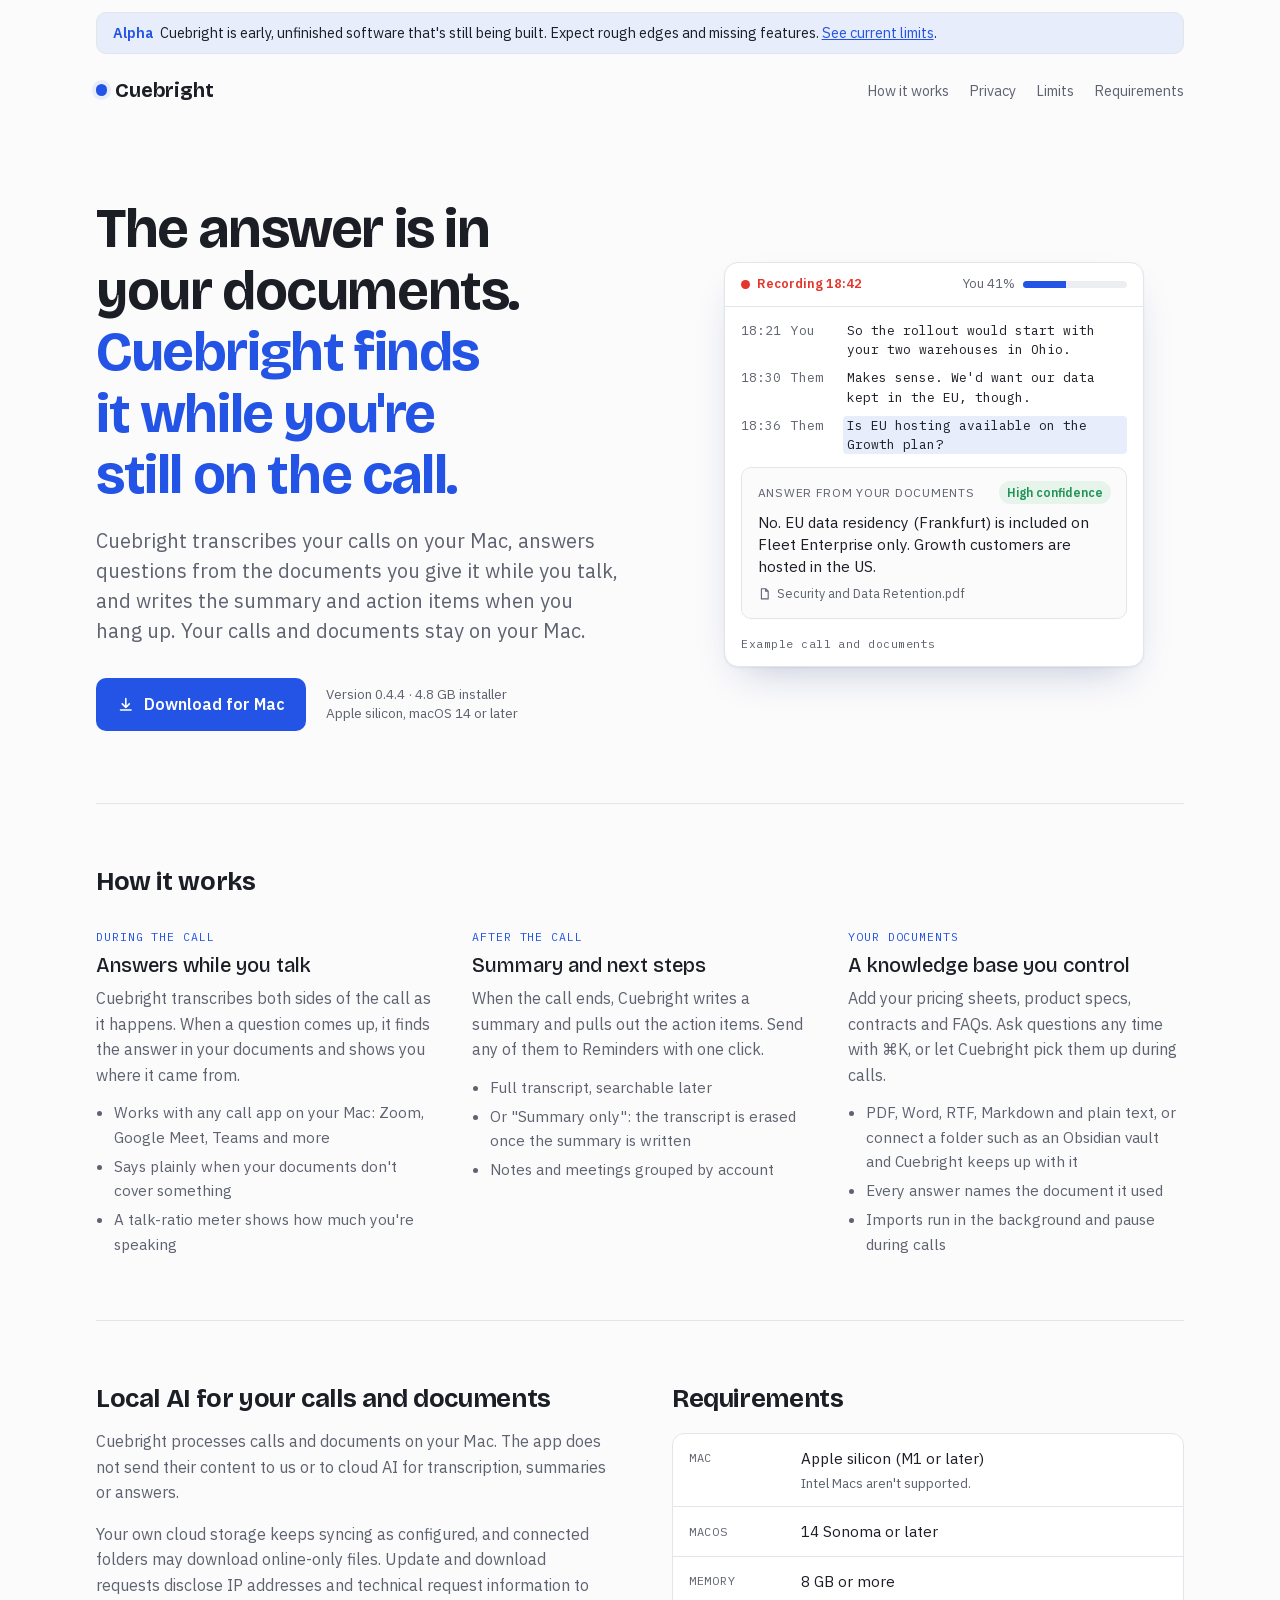
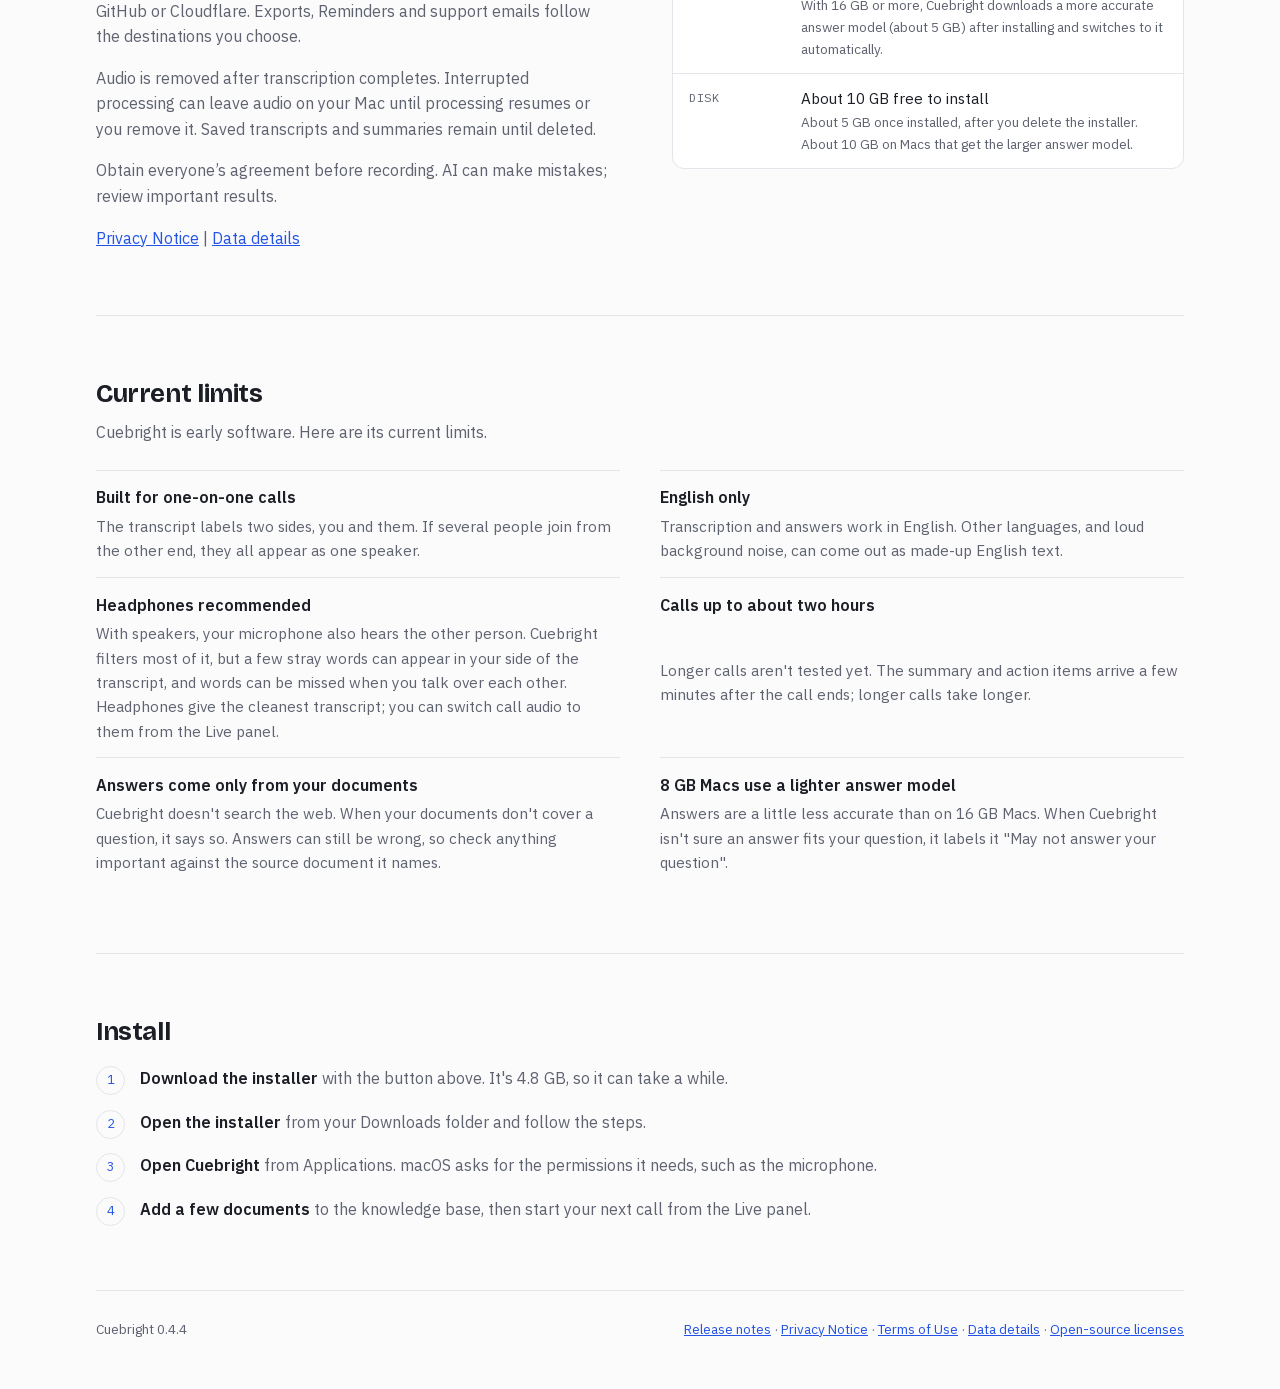
==== docs/index.html @ 969736ea "Website: drop slower-first-answer note" ====
<!doctype html>
<html lang="en">
<head>
<meta charset="utf-8">
<meta name="viewport" content="width=device-width, initial-scale=1, viewport-fit=cover">
<title>Cuebright</title>
<meta name="description" content="Cuebright records and transcribes your calls on your Mac, answers questions from your own documents while you talk, and writes the summary and action items afterwards.">
<link rel="stylesheet" href="fonts/fonts.css">
<style>
/* Layout: left-aligned hero beside a live-call panel; three plain feature columns; a requirements sheet set like a spec label. */
:root {
  --bg: #fbfbfc; --surface: #ffffff; --surface-2: #eceef1; --border: #e4e5ea;
  --text: #1c1e26; --text-2: #5f6370; --accent: #2454e6; --accent-hover: #1a3fb8;
  --accent-wash: #e8edfc; --live: #e5352b; --success: #1f9254; --success-wash: #e6f4ec;
  --font-display: "Bricolage Grotesque", "SF Pro Display", -apple-system, system-ui, sans-serif;
  --font-body: "IBM Plex Sans", -apple-system, system-ui, sans-serif;
  --font-mono: "IBM Plex Mono", ui-monospace, "SF Mono", Menlo, monospace;
  --step-0: 1rem; --step-1: 1.25rem; --step-2: 1.6rem; --step-3: clamp(2.2rem, 5vw, 3.5rem);
}
@media (prefers-color-scheme: dark) { :root:not([data-theme="light"]) {
  --bg: #1c1e22; --surface: #24262b; --surface-2: #2c2e34; --border: #33353c;
  --text: #eef0f3; --text-2: #a3a7b0; --accent: #6b8ff5; --accent-hover: #8ba7f7;
  --accent-wash: #1c2b52; --live: #f0554b; --success: #34b374; --success-wash: #163524; color-scheme: dark } }
:root[data-theme="dark"] {
  --bg: #1c1e22; --surface: #24262b; --surface-2: #2c2e34; --border: #33353c;
  --text: #eef0f3; --text-2: #a3a7b0; --accent: #6b8ff5; --accent-hover: #8ba7f7;
  --accent-wash: #1c2b52; --live: #f0554b; --success: #34b374; --success-wash: #163524; color-scheme: dark }

body { background: var(--bg); color: var(--text); font-family: var(--font-body); font-size: var(--step-0); line-height: 1.6; }
.wrap { max-width: 68rem; margin: 0 auto; padding-inline: max(16px, 4vw); }
a { color: var(--accent); }
a:hover { color: var(--accent-hover); }
:focus-visible { outline: 2px solid var(--accent); outline-offset: 3px; border-radius: 4px; }
h1, h2, h3 { font-family: var(--font-display); text-wrap: balance; line-height: 1.1; margin: 0; }
p { margin: 0; }

.alpha-banner { margin-top: 12px; padding: .6rem 1rem; border: 1px solid var(--border); border-radius: 10px; background: var(--accent-wash); color: var(--text); font-size: .9rem; line-height: 1.45; }
.alpha-banner strong { color: var(--accent); font-weight: 600; margin-right: .35rem; }
.alpha-banner a { color: var(--accent); }
header.top { display: flex; align-items: center; justify-content: space-between; gap: 1rem; padding-block: 1.25rem; }
.wordmark { font-family: var(--font-display); font-weight: 700; font-size: var(--step-1); letter-spacing: -0.01em; display: flex; align-items: center; gap: .5rem; }
.wordmark .dot { width: .7rem; height: .7rem; border-radius: 50%; background: var(--accent); box-shadow: 0 0 0 4px var(--accent-wash); }
.top nav { display: flex; gap: 1.25rem; font-size: .9rem; flex-wrap: wrap; }
.top nav a { color: var(--text-2); text-decoration: none; }
.top nav a:hover { color: var(--text); }

.hero { display: grid; grid-template-columns: 1.05fr 1fr; gap: clamp(2rem, 5vw, 4rem); align-items: center; padding-block: clamp(2rem, 6vw, 4.5rem); }
.hero > * { min-width: 0; }
.hero h1 { font-size: var(--step-3); font-weight: 700; letter-spacing: -0.025em; }
.hero h1 em { font-style: normal; color: var(--accent); }
.lede { margin-top: 1.25rem; font-size: var(--step-1); color: var(--text-2); max-width: 34rem; line-height: 1.5; }
.cta { margin-top: 2rem; display: flex; flex-wrap: wrap; align-items: center; gap: 1rem 1.25rem; }
.btn { display: inline-flex; align-items: center; gap: .6rem; background: var(--accent); color: #fff; font-weight: 600; text-decoration: none; padding: .85rem 1.3rem; border-radius: 10px; transition: background .15s; }
.btn:hover { background: var(--accent-hover); color: #fff; }
.btn svg { width: 1.1rem; height: 1.1rem; }
.cta small { color: var(--text-2); font-size: .85rem; line-height: 1.45; }

/* The live panel: the product's own moment, rendered as UI */
.panel { background: var(--surface); border: 1px solid var(--border); border-radius: 14px; box-shadow: 0 1px 2px rgba(20,30,60,.06), 0 18px 40px -18px rgba(20,40,110,.28); overflow: hidden; }
.panel-bar { display: flex; align-items: center; justify-content: space-between; gap: .75rem; padding: .7rem 1rem; border-bottom: 1px solid var(--border); font-size: .8rem; color: var(--text-2); }
.rec { display: flex; align-items: center; gap: .45rem; font-weight: 600; color: var(--live); font-variant-numeric: tabular-nums; }
.rec i { width: .55rem; height: .55rem; border-radius: 50%; background: var(--live); animation: pulse 1.6s ease-in-out infinite; }
@keyframes pulse { 50% { opacity: .35; } }
.ratio { display: flex; align-items: center; gap: .5rem; }
.ratio-track { width: 6.5rem; height: .4rem; border-radius: 99px; background: var(--surface-2); overflow: hidden; display: flex; }
.ratio-track b { width: 41%; background: var(--accent); }
.transcript { padding: .9rem 1rem .4rem; display: grid; gap: .55rem; font-family: var(--font-mono); font-size: .8rem; line-height: 1.5; }
.line { display: grid; grid-template-columns: 2.6rem 3rem 1fr; gap: .5rem; }
.line > * { min-width: 0; }
.t { color: var(--text-2); font-variant-numeric: tabular-nums; }
.who { color: var(--text-2); }
.line.q .said { background: var(--accent-wash); border-radius: 4px; padding: 0 .25rem; margin-left: -.25rem; }
.answer { margin: .4rem 1rem 1rem; border: 1px solid var(--border); border-radius: 10px; padding: .85rem .95rem; background: var(--bg); display: grid; gap: .45rem; }
.answer-head { display: flex; justify-content: space-between; align-items: center; gap: .5rem; font-size: .75rem; text-transform: uppercase; letter-spacing: .06em; color: var(--text-2); }
.pill { text-transform: none; letter-spacing: 0; font-weight: 600; color: var(--success); background: var(--success-wash); padding: .1rem .5rem; border-radius: 99px; }
.answer p { font-size: .95rem; line-height: 1.45; }
.source { font-size: .78rem; color: var(--text-2); display: flex; gap: .35rem; align-items: center; }
.example { font-size: .72rem; color: var(--text-2); padding: 0 1rem .8rem; font-family: var(--font-mono); letter-spacing: .04em; }
.source svg { width: .85rem; height: .85rem; flex: none; }

section.features { padding-block: clamp(2.5rem, 6vw, 4rem); border-top: 1px solid var(--border); }
.features h2, .reqs h2, .privacy h2, .install h2 { font-size: var(--step-2); font-weight: 700; letter-spacing: -0.015em; }
.cols { margin-top: 2rem; display: grid; grid-template-columns: repeat(3, 1fr); gap: 2rem 2.5rem; }
.cols > * { min-width: 0; }
.cols h3 { font-size: var(--step-1); font-weight: 500; margin-bottom: .6rem; }
.cols p { color: var(--text-2); max-width: 36ch; }
.cols ul { margin: .75rem 0 0; padding-left: 1.1rem; color: var(--text-2); display: grid; gap: .3rem; font-size: .95rem; }
.eyebrow { font-family: var(--font-mono); font-size: .72rem; letter-spacing: .08em; text-transform: uppercase; color: var(--accent); margin-bottom: .5rem; display: block; }

.split { display: grid; grid-template-columns: 1fr 1fr; gap: clamp(2rem, 5vw, 4rem); padding-block: clamp(2.5rem, 6vw, 4rem); border-top: 1px solid var(--border); }
.split > * { min-width: 0; }
.privacy p { margin-top: 1rem; color: var(--text-2); max-width: 60ch; }
.privacy p strong { color: var(--text); font-weight: 600; }

.spec { margin-top: 1.25rem; border: 1px solid var(--border); border-radius: 12px; background: var(--surface); overflow: hidden; }
.spec dl { margin: 0; display: grid; grid-template-columns: minmax(7rem, auto) 1fr; }
.spec dt, .spec dd { margin: 0; padding: .75rem 1rem; border-top: 1px solid var(--border); }
.spec dt { font-family: var(--font-mono); font-size: .75rem; text-transform: uppercase; letter-spacing: .06em; color: var(--text-2); padding-top: .9rem; }
.spec dd { font-size: .95rem; }
.spec dl > :nth-child(1), .spec dl > :nth-child(2) { border-top: 0; }
.spec dd span { display: block; color: var(--text-2); font-size: .85rem; margin-top: .15rem; }

.install ol { margin: 1.25rem 0 0; padding: 0; list-style: none; counter-reset: s; display: grid; gap: .9rem; }
.install li { counter-increment: s; display: grid; grid-template-columns: 2rem 1fr; gap: .75rem; align-items: baseline; color: var(--text-2); }
.install li::before { content: counter(s); font-family: var(--font-mono); font-size: .8rem; color: var(--accent); border: 1px solid var(--border); border-radius: 50%; width: 1.7rem; height: 1.7rem; display: grid; place-items: center; }
.install li strong { color: var(--text); font-weight: 600; }

.limits { padding-block: clamp(2.5rem, 6vw, 4rem); border-top: 1px solid var(--border); }
.limits h2 { font-size: var(--step-2); font-weight: 700; letter-spacing: -0.015em; }
.limits > p { margin-top: .75rem; color: var(--text-2); max-width: 60ch; }
.limit-list { margin: 1.5rem 0 0; padding: 0; list-style: none; display: grid; grid-template-columns: repeat(2, minmax(0, 1fr)); gap: 0 2.5rem; }
.limit-list li { padding-block: .9rem; border-top: 1px solid var(--border); display: grid; gap: .2rem; }
.limit-list strong { font-weight: 600; }
.limit-list span { color: var(--text-2); font-size: .95rem; }
@media (max-width: 860px) { .limit-list { grid-template-columns: 1fr; } }

footer { border-top: 1px solid var(--border); padding-block: 1.75rem 2.5rem; color: var(--text-2); font-size: .85rem; display: flex; flex-wrap: wrap; gap: .5rem 1.5rem; justify-content: space-between; }

@media (max-width: 860px) {
  .hero, .split { grid-template-columns: 1fr; }
  .cols { grid-template-columns: 1fr; }
}
@media (max-width: 420px) {
  .line { grid-template-columns: 2.4rem 1fr; }
  .line .who { display: none; }
  .ratio-track { width: 4.5rem; }
}
@media (prefers-reduced-motion: reduce) { .rec i { animation: none; } .btn { transition: none; } }
</style>

</head>
<body>
<div class="wrap">
  <div class="alpha-banner" role="note"><strong>Alpha</strong>Cuebright is early, unfinished software that's still being built. Expect rough edges and missing features. <a href="#limits">See current limits</a>.</div>
  <header class="top">
    <div class="wordmark"><span class="dot" aria-hidden="true"></span>Cuebright</div>
    <nav aria-label="Page sections">
      <a href="#how">How it works</a>
      <a href="#privacy">Privacy</a>
      <a href="#limits">Limits</a>
      <a href="#requirements">Requirements</a>
    </nav>
  </header>

  <main>
    <section class="hero" aria-labelledby="hero-title">
      <div>
        <h1 id="hero-title">The answer is in your documents. <em>Cuebright finds it while you're still on the call.</em></h1>
        <p class="lede">Cuebright transcribes your calls on your Mac, answers questions from the documents you give it while you talk, and writes the summary and action items when you hang up. Your calls and documents stay on your Mac.</p>
        <div class="cta">
          <a class="btn" href="https://pub-6f7519a283f740d1bd2668c6f7b8cf5c.r2.dev/Cuebright-Installer-0.4.4.pkg">
            <svg viewBox="0 0 20 20" fill="none" aria-hidden="true"><path d="M10 3v10m0 0 4-4m-4 4-4-4M4 16h12" stroke="currentColor" stroke-width="1.8" stroke-linecap="round" stroke-linejoin="round"/></svg>
            Download for Mac
          </a>
          <small>Version 0.4.4 · 4.8 GB installer<br>Apple silicon, macOS 14 or later</small>
        </div>
      </div>

      <figure class="panel" aria-label="Example: Cuebright during a call">
        <div class="panel-bar">
          <span class="rec"><i aria-hidden="true"></i>Recording 18:42</span>
          <span class="ratio">You 41%<span class="ratio-track" aria-hidden="true"><b></b></span></span>
        </div>
        <div class="transcript">
          <div class="line"><span class="t">18:21</span><span class="who">You</span><span class="said">So the rollout would start with your two warehouses in Ohio.</span></div>
          <div class="line"><span class="t">18:30</span><span class="who">Them</span><span class="said">Makes sense. We'd want our data kept in the EU, though.</span></div>
          <div class="line q"><span class="t">18:36</span><span class="who">Them</span><span class="said">Is EU hosting available on the Growth plan?</span></div>
        </div>
        <div class="answer">
          <div class="answer-head">Answer from your documents <span class="pill">High confidence</span></div>
          <p>No. EU data residency (Frankfurt) is included on Fleet Enterprise only. Growth customers are hosted in the US.</p>
          <div class="source">
            <svg viewBox="0 0 16 16" fill="none" aria-hidden="true"><path d="M4 2h5l3 3v9H4z M9 2v3h3" stroke="currentColor" stroke-width="1.3" stroke-linejoin="round"/></svg>
            Security and Data Retention.pdf
          </div>
        </div>
        <figcaption class="example">Example call and documents</figcaption>
      </figure>
    </section>

    <section class="features" id="how" aria-labelledby="how-title">
      <h2 id="how-title">How it works</h2>
      <div class="cols">
        <div>
          <span class="eyebrow">During the call</span>
          <h3>Answers while you talk</h3>
          <p>Cuebright transcribes both sides of the call as it happens. When a question comes up, it finds the answer in your documents and shows you where it came from.</p>
          <ul>
            <li>Works with any call app on your Mac: Zoom, Google Meet, Teams and more</li>
            <li>Says plainly when your documents don't cover something</li>
            <li>A talk-ratio meter shows how much you're speaking</li>
          </ul>
        </div>
        <div>
          <span class="eyebrow">After the call</span>
          <h3>Summary and next steps</h3>
          <p>When the call ends, Cuebright writes a summary and pulls out the action items. Send any of them to Reminders with one click.</p>
          <ul>
            <li>Full transcript, searchable later</li>
            <li>Or "Summary only": the transcript is erased once the summary is written</li>
            <li>Notes and meetings grouped by account</li>
          </ul>
        </div>
        <div>
          <span class="eyebrow">Your documents</span>
          <h3>A knowledge base you control</h3>
          <p>Add your pricing sheets, product specs, contracts and FAQs. Ask questions any time with ⌘K, or let Cuebright pick them up during calls.</p>
          <ul>
            <li>PDF, Word, RTF, Markdown and plain text, or connect a folder such as an Obsidian vault and Cuebright keeps up with it</li>
            <li>Every answer names the document it used</li>
            <li>Imports run in the background and pause during calls</li>
          </ul>
        </div>
      </div>
    </section>

    <div class="split">
      <section class="privacy" id="privacy" aria-labelledby="privacy-title">
        <h2 id="privacy-title">Local AI for your calls and documents</h2>
        <!-- Counsel's website privacy description (CB-COPY-1.0, 2026-10-09). -->
        <p>Cuebright processes calls and documents on your Mac. The app does not send their content to us or to cloud AI for transcription, summaries or answers.</p>
        <p>Your own cloud storage keeps syncing as configured, and connected folders may download online-only files. Update and download requests disclose IP addresses and technical request information to GitHub or Cloudflare. Exports, Reminders and support emails follow the destinations you choose.</p>
        <p>Audio is removed after transcription completes. Interrupted processing can leave audio on your Mac until processing resumes or you remove it. Saved transcripts and summaries remain until deleted.</p>
        <p>Obtain everyone’s agreement before recording. AI can make mistakes; review important results.</p>
        <p><a href="privacy.html">Privacy Notice</a> | <a href="data.html">Data details</a></p>
      </section>

      <section class="reqs" id="requirements" aria-labelledby="req-title">
        <h2 id="req-title">Requirements</h2>
        <div class="spec">
          <dl>
            <dt>Mac</dt><dd>Apple silicon (M1 or later)<span>Intel Macs aren't supported.</span></dd>
            <dt>macOS</dt><dd>14 Sonoma or later</dd>
            <dt>Memory</dt><dd>8 GB or more<span>With 16 GB or more, Cuebright downloads a more accurate answer model (about 5 GB) after installing and switches to it automatically.</span></dd>
            <dt>Disk</dt><dd>About 10 GB free to install<span>About 5 GB once installed, after you delete the installer. About 10 GB on Macs that get the larger answer model.</span></dd>
          </dl>
        </div>
      </section>
    </div>


    <section class="limits" id="limits" aria-labelledby="limits-title">
      <h2 id="limits-title">Current limits</h2>
      <p>Cuebright is early software. Here are its current limits.</p>
      <ul class="limit-list">
        <li><strong>Built for one-on-one calls</strong><span>The transcript labels two sides, you and them. If several people join from the other end, they all appear as one speaker.</span></li>
        <li><strong>English only</strong><span>Transcription and answers work in English. Other languages, and loud background noise, can come out as made-up English text.</span></li>
        <li><strong>Headphones recommended</strong><span>With speakers, your microphone also hears the other person. Cuebright filters most of it, but a few stray words can appear in your side of the transcript, and words can be missed when you talk over each other. Headphones give the cleanest transcript; you can switch call audio to them from the Live panel.</span></li>
        <li><strong>Calls up to about two hours</strong><span>Longer calls aren't tested yet. The summary and action items arrive a few minutes after the call ends; longer calls take longer.</span></li>
        <li><strong>Answers come only from your documents</strong><span>Cuebright doesn't search the web. When your documents don't cover a question, it says so. Answers can still be wrong, so check anything important against the source document it names.</span></li>
        <li><strong>8 GB Macs use a lighter answer model</strong><span>Answers are a little less accurate than on 16 GB Macs. When Cuebright isn't sure an answer fits your question, it labels it "May not answer your question".</span></li>
      </ul>
    </section>

    <section class="install split" aria-labelledby="install-title" style="grid-template-columns:1fr">
      <div>
        <h2 id="install-title">Install</h2>
        <ol>
          <li><span><strong>Download the installer</strong> with the button above. It's 4.8 GB, so it can take a while.</span></li>
          <li><span><strong>Open the installer</strong> from your Downloads folder and follow the steps.</span></li>
          <li><span><strong>Open Cuebright</strong> from Applications. macOS asks for the permissions it needs, such as the microphone.</span></li>
          <li><span><strong>Add a few documents</strong> to the knowledge base, then start your next call from the Live panel.</span></li>
        </ol>
      </div>
    </section>
  </main>

  <footer>
    <span>Cuebright 0.4.4</span>
    <span class="footer-links"><a href="https://github.com/davidjuhlin/cuebright-releases/releases/latest">Release notes</a> · <a href="privacy.html">Privacy Notice</a> · <a href="terms.html">Terms of Use</a> · <a href="data.html">Data details</a> · <a href="licenses.html">Open-source licenses</a></span>
  </footer>
</div>

</body>
</html>
---- docs/fonts/fonts.css ----
/* Self-hosted Google Fonts (SIL Open Font License 1.1, see OFL-*.txt). Latin + Latin Extended only. */
/* Bricolage Grotesque 500 latin-ext */
@font-face {
  font-family: 'Bricolage Grotesque';
  font-style: normal;
  font-weight: 500;
  font-stretch: 100%;
  font-display: swap;
  src: url(bricolage-grotesque-latin-ext-10d6a5.woff2) format('woff2');
  unicode-range: U+0100-02BA, U+02BD-02C5, U+02C7-02CC, U+02CE-02D7, U+02DD-02FF, U+0304, U+0308, U+0329, U+1D00-1DBF, U+1E00-1E9F, U+1EF2-1EFF, U+2020, U+20A0-20AB, U+20AD-20C4, U+2113, U+2C60-2C7F, U+A720-A7FF;
}
/* Bricolage Grotesque 500 latin */
@font-face {
  font-family: 'Bricolage Grotesque';
  font-style: normal;
  font-weight: 500;
  font-stretch: 100%;
  font-display: swap;
  src: url(bricolage-grotesque-latin-3b58e8.woff2) format('woff2');
  unicode-range: U+0000-00FF, U+0131, U+0152-0153, U+02BB-02BC, U+02C6, U+02DA, U+02DC, U+0304, U+0308, U+0329, U+2000-206F, U+20AC, U+2122, U+2191, U+2193, U+2212, U+2215, U+FEFF, U+FFFD;
}
/* Bricolage Grotesque 700 latin-ext */
@font-face {
  font-family: 'Bricolage Grotesque';
  font-style: normal;
  font-weight: 700;
  font-stretch: 100%;
  font-display: swap;
  src: url(bricolage-grotesque-latin-ext-10d6a5.woff2) format('woff2');
  unicode-range: U+0100-02BA, U+02BD-02C5, U+02C7-02CC, U+02CE-02D7, U+02DD-02FF, U+0304, U+0308, U+0329, U+1D00-1DBF, U+1E00-1E9F, U+1EF2-1EFF, U+2020, U+20A0-20AB, U+20AD-20C4, U+2113, U+2C60-2C7F, U+A720-A7FF;
}
/* Bricolage Grotesque 700 latin */
@font-face {
  font-family: 'Bricolage Grotesque';
  font-style: normal;
  font-weight: 700;
  font-stretch: 100%;
  font-display: swap;
  src: url(bricolage-grotesque-latin-3b58e8.woff2) format('woff2');
  unicode-range: U+0000-00FF, U+0131, U+0152-0153, U+02BB-02BC, U+02C6, U+02DA, U+02DC, U+0304, U+0308, U+0329, U+2000-206F, U+20AC, U+2122, U+2191, U+2193, U+2212, U+2215, U+FEFF, U+FFFD;
}
/* IBM Plex Mono 400 latin-ext */
@font-face {
  font-family: 'IBM Plex Mono';
  font-style: normal;
  font-weight: 400;
  font-display: swap;
  src: url(ibm-plex-mono-latin-ext-7963a1.woff2) format('woff2');
  unicode-range: U+0100-02BA, U+02BD-02C5, U+02C7-02CC, U+02CE-02D7, U+02DD-02FF, U+0304, U+0308, U+0329, U+1D00-1DBF, U+1E00-1E9F, U+1EF2-1EFF, U+2020, U+20A0-20AB, U+20AD-20C4, U+2113, U+2C60-2C7F, U+A720-A7FF;
}
/* IBM Plex Mono 400 latin */
@font-face {
  font-family: 'IBM Plex Mono';
  font-style: normal;
  font-weight: 400;
  font-display: swap;
  src: url(ibm-plex-mono-latin-bc87d8.woff2) format('woff2');
  unicode-range: U+0000-00FF, U+0131, U+0152-0153, U+02BB-02BC, U+02C6, U+02DA, U+02DC, U+0304, U+0308, U+0329, U+2000-206F, U+20AC, U+2122, U+2191, U+2193, U+2212, U+2215, U+FEFF, U+FFFD;
}
/* IBM Plex Mono 500 latin-ext */
@font-face {
  font-family: 'IBM Plex Mono';
  font-style: normal;
  font-weight: 500;
  font-display: swap;
  src: url(ibm-plex-mono-latin-ext-25040c.woff2) format('woff2');
  unicode-range: U+0100-02BA, U+02BD-02C5, U+02C7-02CC, U+02CE-02D7, U+02DD-02FF, U+0304, U+0308, U+0329, U+1D00-1DBF, U+1E00-1E9F, U+1EF2-1EFF, U+2020, U+20A0-20AB, U+20AD-20C4, U+2113, U+2C60-2C7F, U+A720-A7FF;
}
/* IBM Plex Mono 500 latin */
@font-face {
  font-family: 'IBM Plex Mono';
  font-style: normal;
  font-weight: 500;
  font-display: swap;
  src: url(ibm-plex-mono-latin-a80b2c.woff2) format('woff2');
  unicode-range: U+0000-00FF, U+0131, U+0152-0153, U+02BB-02BC, U+02C6, U+02DA, U+02DC, U+0304, U+0308, U+0329, U+2000-206F, U+20AC, U+2122, U+2191, U+2193, U+2212, U+2215, U+FEFF, U+FFFD;
}
/* IBM Plex Sans 400 latin-ext */
@font-face {
  font-family: 'IBM Plex Sans';
  font-style: normal;
  font-weight: 400;
  font-stretch: 100%;
  font-display: swap;
  src: url(ibm-plex-sans-latin-ext-effb1e.woff2) format('woff2');
  unicode-range: U+0100-02BA, U+02BD-02C5, U+02C7-02CC, U+02CE-02D7, U+02DD-02FF, U+0304, U+0308, U+0329, U+1D00-1DBF, U+1E00-1E9F, U+1EF2-1EFF, U+2020, U+20A0-20AB, U+20AD-20C4, U+2113, U+2C60-2C7F, U+A720-A7FF;
}
/* IBM Plex Sans 400 latin */
@font-face {
  font-family: 'IBM Plex Sans';
  font-style: normal;
  font-weight: 400;
  font-stretch: 100%;
  font-display: swap;
  src: url(ibm-plex-sans-latin-f66677.woff2) format('woff2');
  unicode-range: U+0000-00FF, U+0131, U+0152-0153, U+02BB-02BC, U+02C6, U+02DA, U+02DC, U+0304, U+0308, U+0329, U+2000-206F, U+20AC, U+2122, U+2191, U+2193, U+2212, U+2215, U+FEFF, U+FFFD;
}
/* IBM Plex Sans 500 latin-ext */
@font-face {
  font-family: 'IBM Plex Sans';
  font-style: normal;
  font-weight: 500;
  font-stretch: 100%;
  font-display: swap;
  src: url(ibm-plex-sans-latin-ext-effb1e.woff2) format('woff2');
  unicode-range: U+0100-02BA, U+02BD-02C5, U+02C7-02CC, U+02CE-02D7, U+02DD-02FF, U+0304, U+0308, U+0329, U+1D00-1DBF, U+1E00-1E9F, U+1EF2-1EFF, U+2020, U+20A0-20AB, U+20AD-20C4, U+2113, U+2C60-2C7F, U+A720-A7FF;
}
/* IBM Plex Sans 500 latin */
@font-face {
  font-family: 'IBM Plex Sans';
  font-style: normal;
  font-weight: 500;
  font-stretch: 100%;
  font-display: swap;
  src: url(ibm-plex-sans-latin-f66677.woff2) format('woff2');
  unicode-range: U+0000-00FF, U+0131, U+0152-0153, U+02BB-02BC, U+02C6, U+02DA, U+02DC, U+0304, U+0308, U+0329, U+2000-206F, U+20AC, U+2122, U+2191, U+2193, U+2212, U+2215, U+FEFF, U+FFFD;
}
/* IBM Plex Sans 600 latin-ext */
@font-face {
  font-family: 'IBM Plex Sans';
  font-style: normal;
  font-weight: 600;
  font-stretch: 100%;
  font-display: swap;
  src: url(ibm-plex-sans-latin-ext-effb1e.woff2) format('woff2');
  unicode-range: U+0100-02BA, U+02BD-02C5, U+02C7-02CC, U+02CE-02D7, U+02DD-02FF, U+0304, U+0308, U+0329, U+1D00-1DBF, U+1E00-1E9F, U+1EF2-1EFF, U+2020, U+20A0-20AB, U+20AD-20C4, U+2113, U+2C60-2C7F, U+A720-A7FF;
}
/* IBM Plex Sans 600 latin */
@font-face {
  font-family: 'IBM Plex Sans';
  font-style: normal;
  font-weight: 600;
  font-stretch: 100%;
  font-display: swap;
  src: url(ibm-plex-sans-latin-f66677.woff2) format('woff2');
  unicode-range: U+0000-00FF, U+0131, U+0152-0153, U+02BB-02BC, U+02C6, U+02DA, U+02DC, U+0304, U+0308, U+0329, U+2000-206F, U+20AC, U+2122, U+2191, U+2193, U+2212, U+2215, U+FEFF, U+FFFD;
}
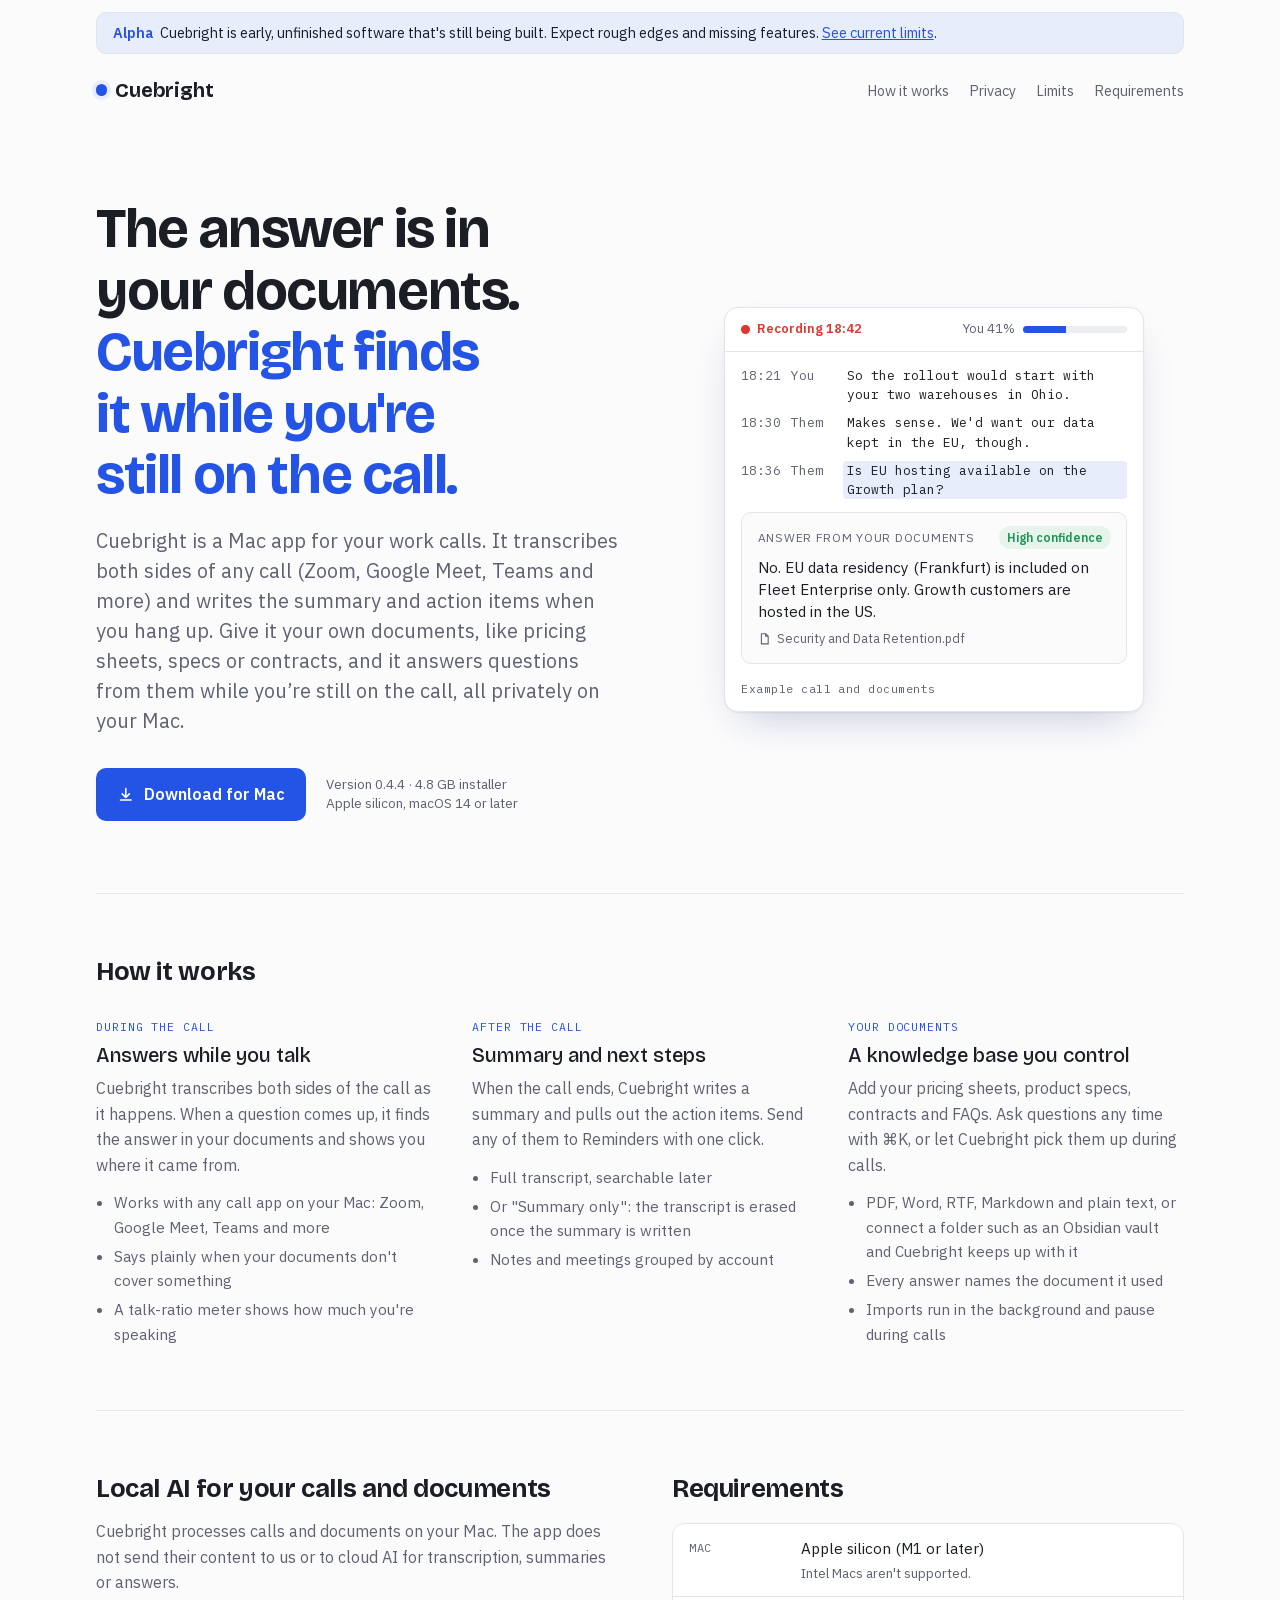
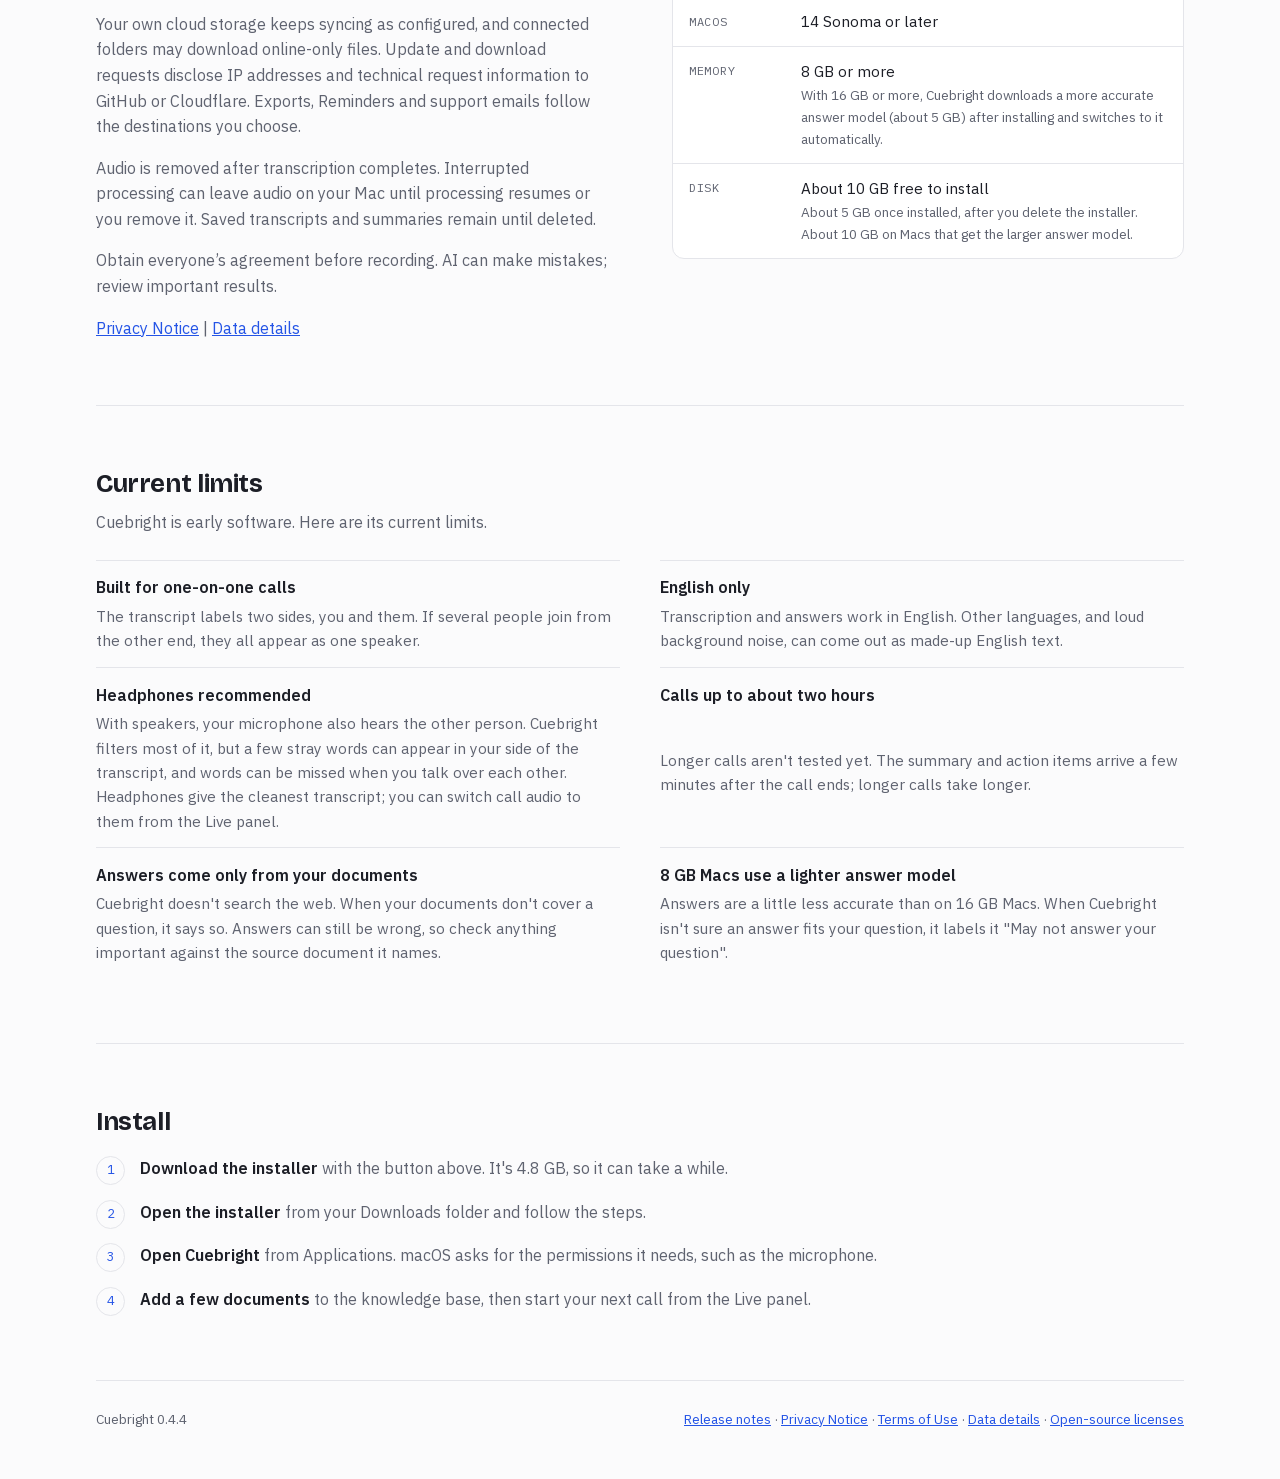
==== commit f35a9418: "Website: business description" ====
--- a/docs/index.html
+++ b/docs/index.html
@@ -146,9 +146,9 @@
     <section class="hero" aria-labelledby="hero-title">
       <div>
         <h1 id="hero-title">The answer is in your documents. <em>Cuebright finds it while you're still on the call.</em></h1>
-        <p class="lede">Cuebright transcribes your calls on your Mac, answers questions from the documents you give it while you talk, and writes the summary and action items when you hang up. Your calls and documents stay on your Mac.</p>
+        <p class="lede">Cuebright is a Mac app for your work calls. It transcribes both sides of any call (Zoom, Google Meet, Teams and more) and writes the summary and action items when you hang up. Give it your own documents, like pricing sheets, specs or contracts, and it answers questions from them while you’re still on the call, all privately on your Mac.</p>
         <div class="cta">
-          <a class="btn" href="https://pub-6f7519a283f740d1bd2668c6f7b8cf5c.r2.dev/Cuebright-Installer-0.4.4.pkg">
+          <a class="btn" href="https://cuebright-download.nilsdavidjuhlin.workers.dev/Cuebright-Installer-0.4.4.pkg">
             <svg viewBox="0 0 20 20" fill="none" aria-hidden="true"><path d="M10 3v10m0 0 4-4m-4 4-4-4M4 16h12" stroke="currentColor" stroke-width="1.8" stroke-linecap="round" stroke-linejoin="round"/></svg>
             Download for Mac
           </a>
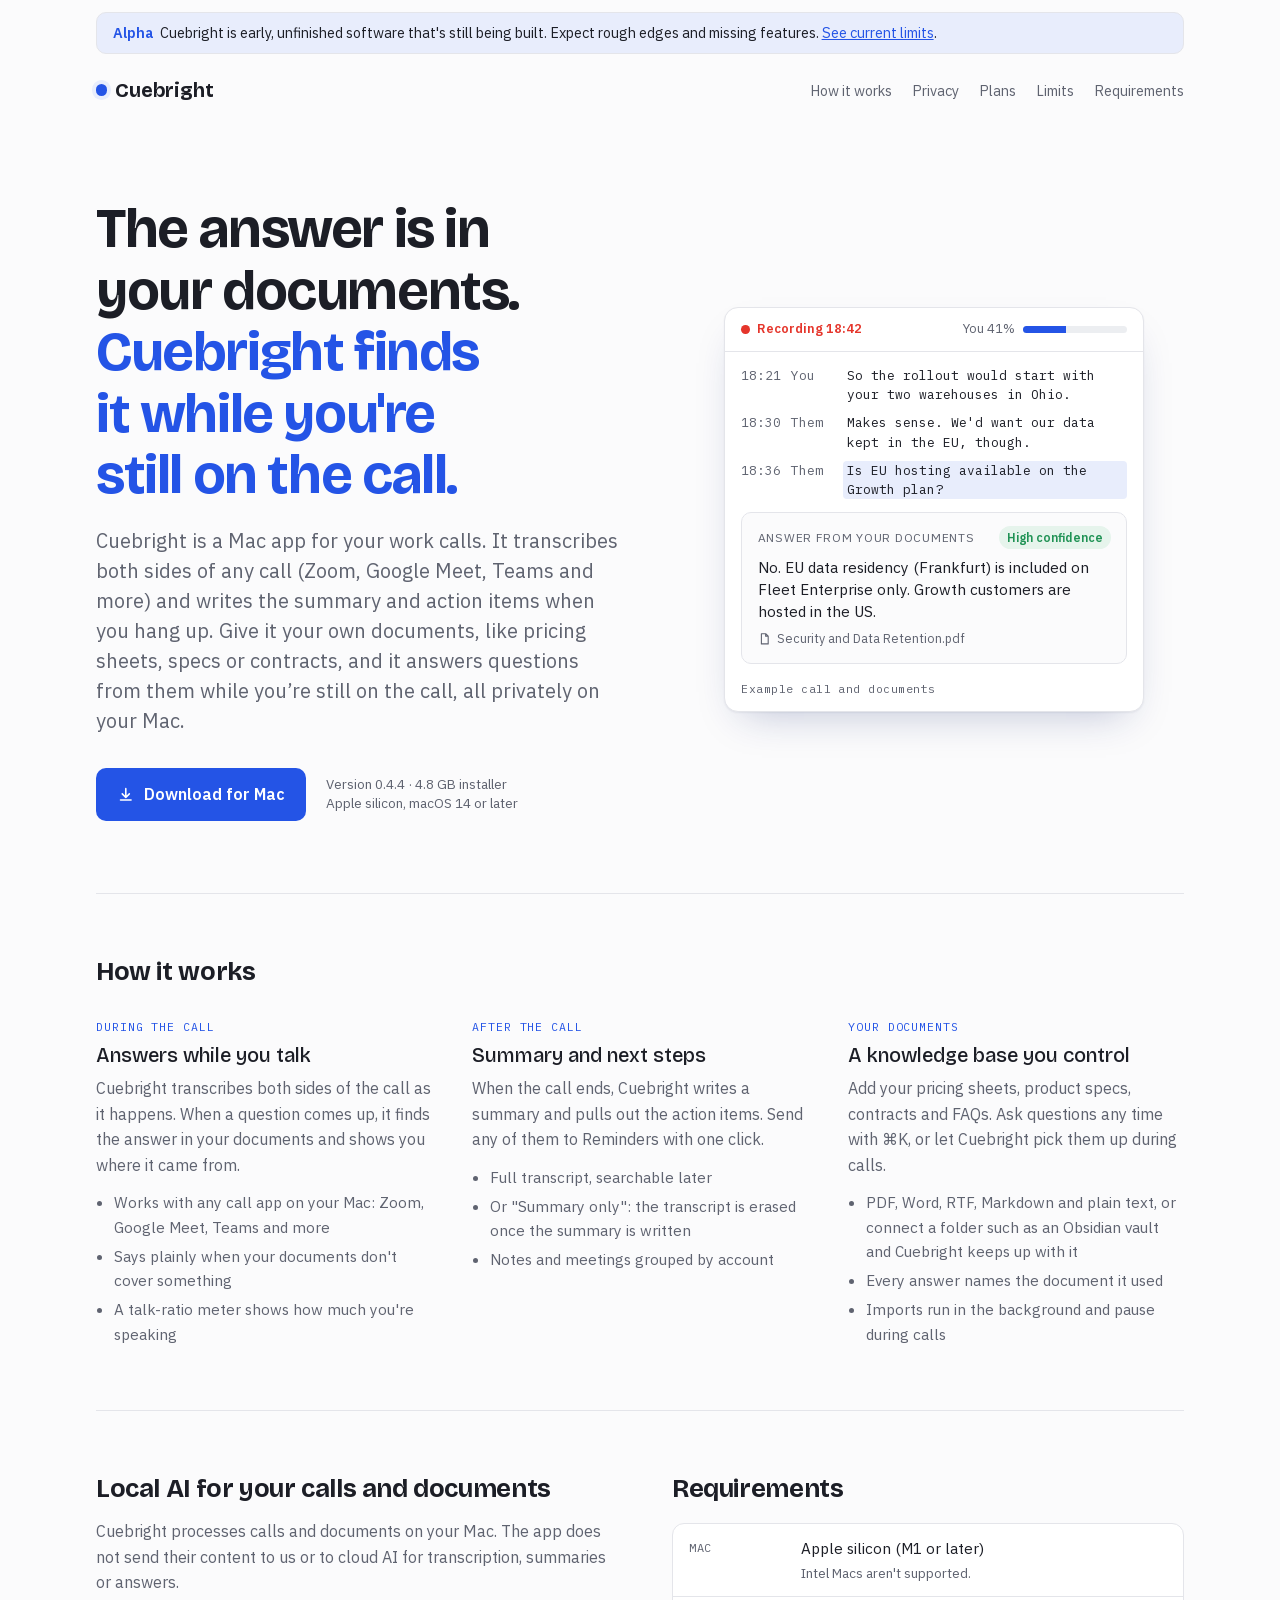
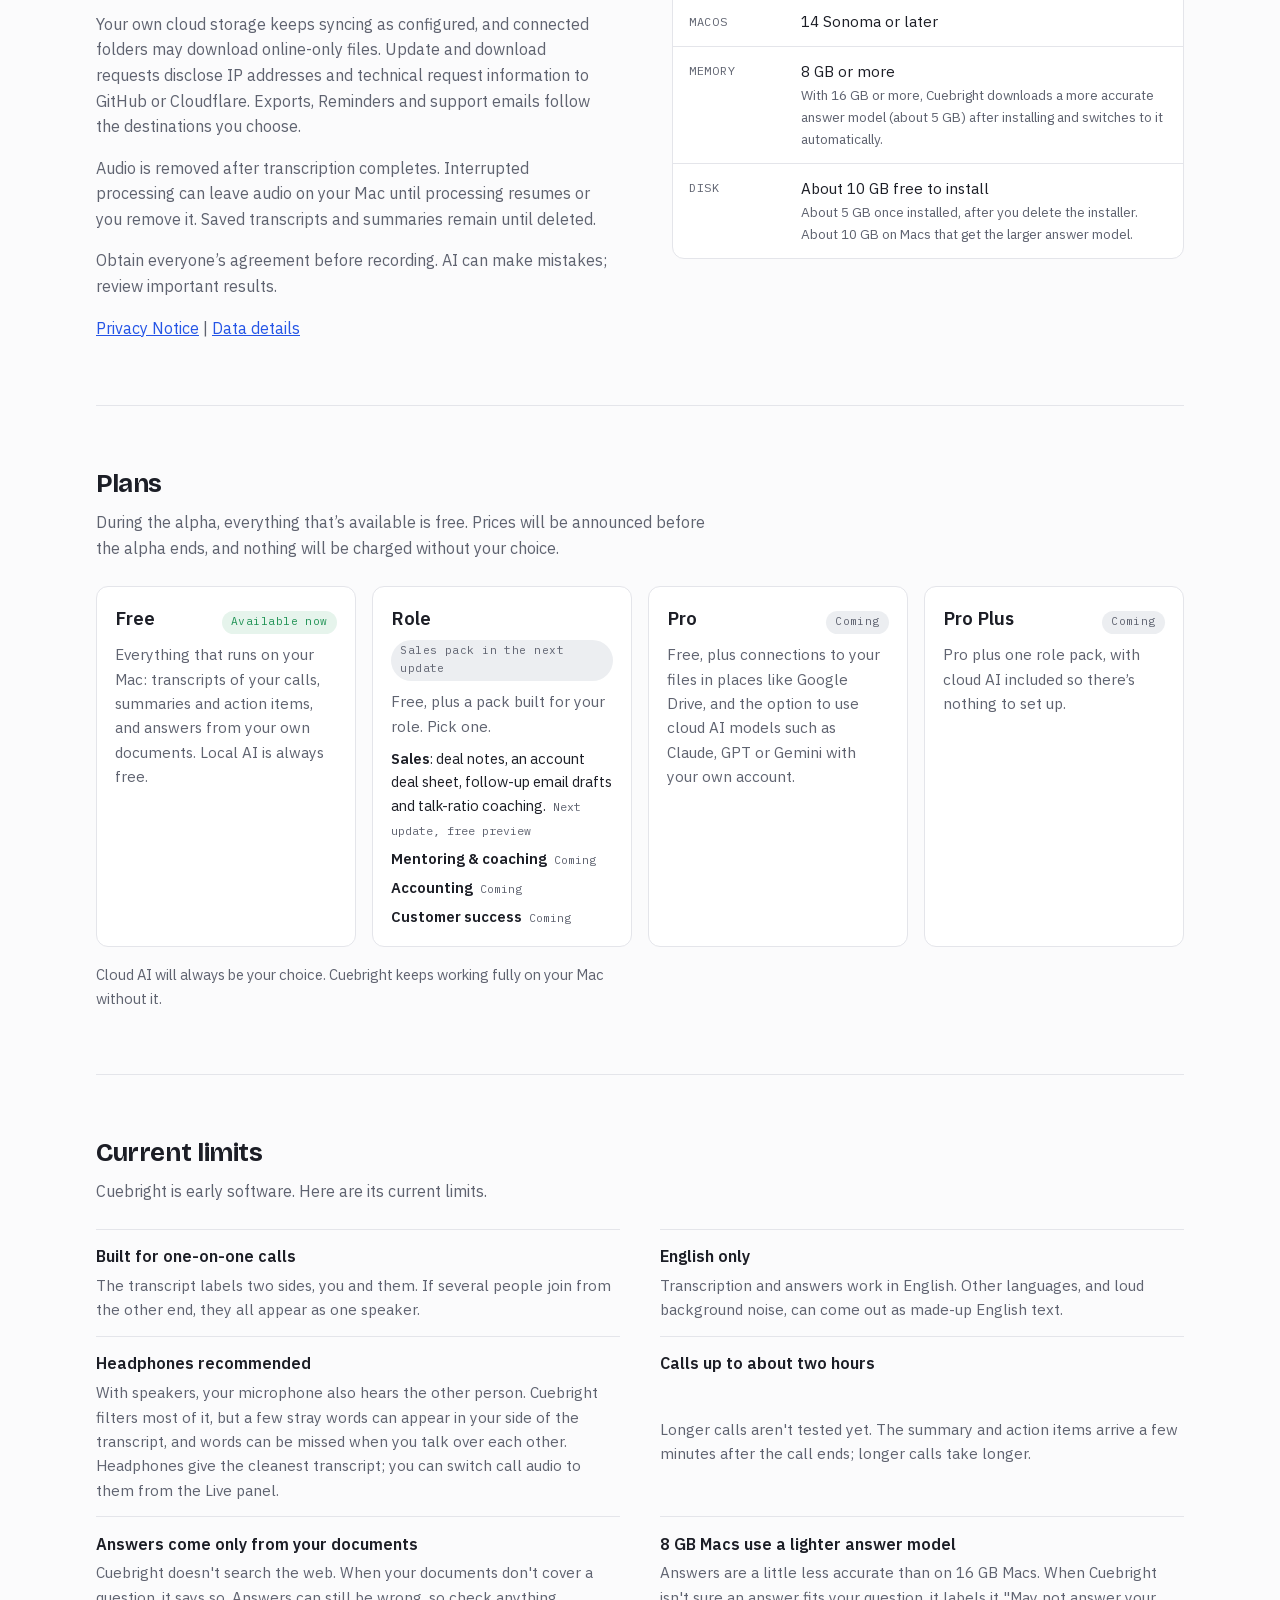
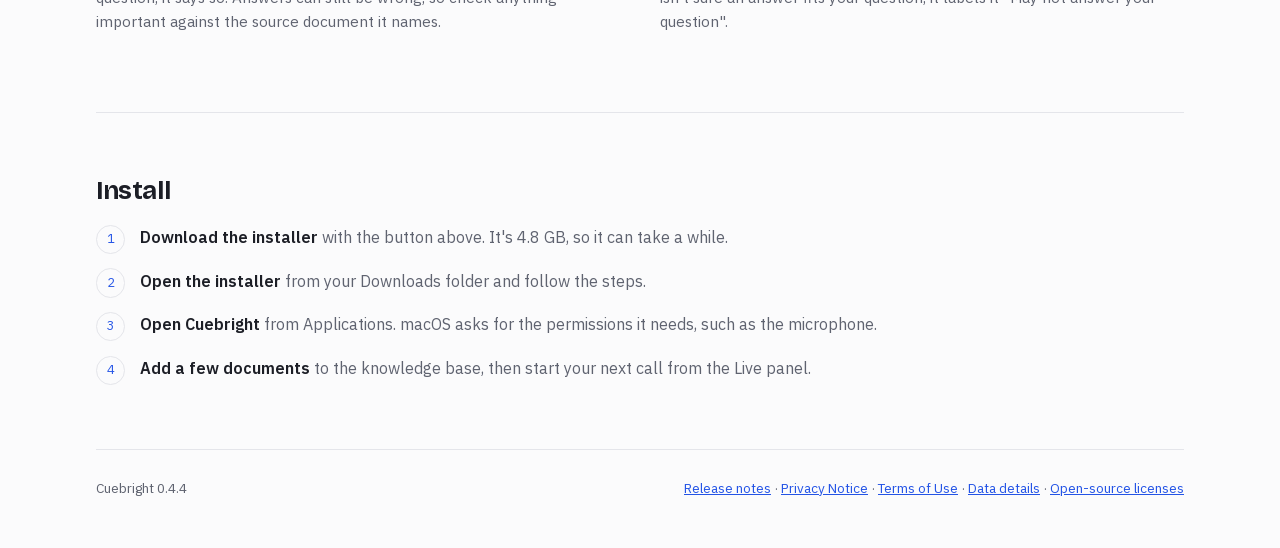
==== commit 4fc14648: "Website: Plans section" ====
--- a/docs/index.html
+++ b/docs/index.html
@@ -105,6 +105,21 @@
 .install li::before { content: counter(s); font-family: var(--font-mono); font-size: .8rem; color: var(--accent); border: 1px solid var(--border); border-radius: 50%; width: 1.7rem; height: 1.7rem; display: grid; place-items: center; }
 .install li strong { color: var(--text); font-weight: 600; }
 
+.plans { padding-block: clamp(2.5rem, 6vw, 4rem); border-top: 1px solid var(--border); }
+.plans h2 { font-size: var(--step-2); font-weight: 700; letter-spacing: -0.015em; }
+.plans > p { margin-top: .75rem; color: var(--text-2); max-width: 62ch; }
+.plan-list { margin: 1.5rem 0 0; padding: 0; list-style: none; display: grid; grid-template-columns: repeat(4, minmax(0, 1fr)); gap: 1rem; }
+.plan { background: var(--surface); border: 1px solid var(--border); border-radius: 12px; padding: 1.1rem 1.15rem; display: grid; gap: .55rem; align-content: start; }
+.plan-head { display: flex; flex-wrap: wrap; gap: .4rem .6rem; align-items: baseline; justify-content: space-between; }
+.plan-head strong { font-size: 1.15rem; }
+.plan p { color: var(--text-2); font-size: .95rem; }
+.tag { font-family: var(--font-mono); font-size: .7rem; letter-spacing: .04em; color: var(--text-2); background: var(--surface-2); border-radius: 999px; padding: .15rem .55rem; }
+.tag.now { color: var(--success); background: var(--success-wash); }
+.roles { margin: 0; padding: 0; list-style: none; display: grid; gap: .35rem; font-size: .92rem; }
+.roles em { font-style: normal; font-family: var(--font-mono); font-size: .72rem; color: var(--text-2); margin-left: .25rem; }
+.plan-note { margin-top: 1rem !important; font-size: .92rem; }
+@media (max-width: 980px) { .plan-list { grid-template-columns: repeat(2, minmax(0, 1fr)); } }
+@media (max-width: 560px) { .plan-list { grid-template-columns: 1fr; } }
 .limits { padding-block: clamp(2.5rem, 6vw, 4rem); border-top: 1px solid var(--border); }
 .limits h2 { font-size: var(--step-2); font-weight: 700; letter-spacing: -0.015em; }
 .limits > p { margin-top: .75rem; color: var(--text-2); max-width: 60ch; }
@@ -137,6 +152,7 @@
     <nav aria-label="Page sections">
       <a href="#how">How it works</a>
       <a href="#privacy">Privacy</a>
+      <a href="#plans">Plans</a>
       <a href="#limits">Limits</a>
       <a href="#requirements">Requirements</a>
     </nav>
@@ -239,6 +255,36 @@
     </div>
 
 
+    <section class="plans" id="plans" aria-labelledby="plans-title">
+      <h2 id="plans-title">Plans</h2>
+      <p>During the alpha, everything that’s available is free. Prices will be announced before the alpha ends, and nothing will be charged without your choice.</p>
+      <ul class="plan-list">
+        <li class="plan">
+          <div class="plan-head"><strong>Free</strong><span class="tag now">Available now</span></div>
+          <p>Everything that runs on your Mac: transcripts of your calls, summaries and action items, and answers from your own documents. Local AI is always free.</p>
+        </li>
+        <li class="plan">
+          <div class="plan-head"><strong>Role</strong><span class="tag">Sales pack in the next update</span></div>
+          <p>Free, plus a pack built for your role. Pick one.</p>
+          <ul class="roles">
+            <li><b>Sales</b>: deal notes, an account deal sheet, follow-up email drafts and talk-ratio coaching. <em>Next update, free preview</em></li>
+            <li><b>Mentoring &amp; coaching</b> <em>Coming</em></li>
+            <li><b>Accounting</b> <em>Coming</em></li>
+            <li><b>Customer success</b> <em>Coming</em></li>
+          </ul>
+        </li>
+        <li class="plan">
+          <div class="plan-head"><strong>Pro</strong><span class="tag">Coming</span></div>
+          <p>Free, plus connections to your files in places like Google Drive, and the option to use cloud AI models such as Claude, GPT or Gemini with your own account.</p>
+        </li>
+        <li class="plan">
+          <div class="plan-head"><strong>Pro Plus</strong><span class="tag">Coming</span></div>
+          <p>Pro plus one role pack, with cloud AI included so there’s nothing to set up.</p>
+        </li>
+      </ul>
+      <p class="plan-note">Cloud AI will always be your choice. Cuebright keeps working fully on your Mac without it.</p>
+    </section>
+
     <section class="limits" id="limits" aria-labelledby="limits-title">
       <h2 id="limits-title">Current limits</h2>
       <p>Cuebright is early software. Here are its current limits.</p>
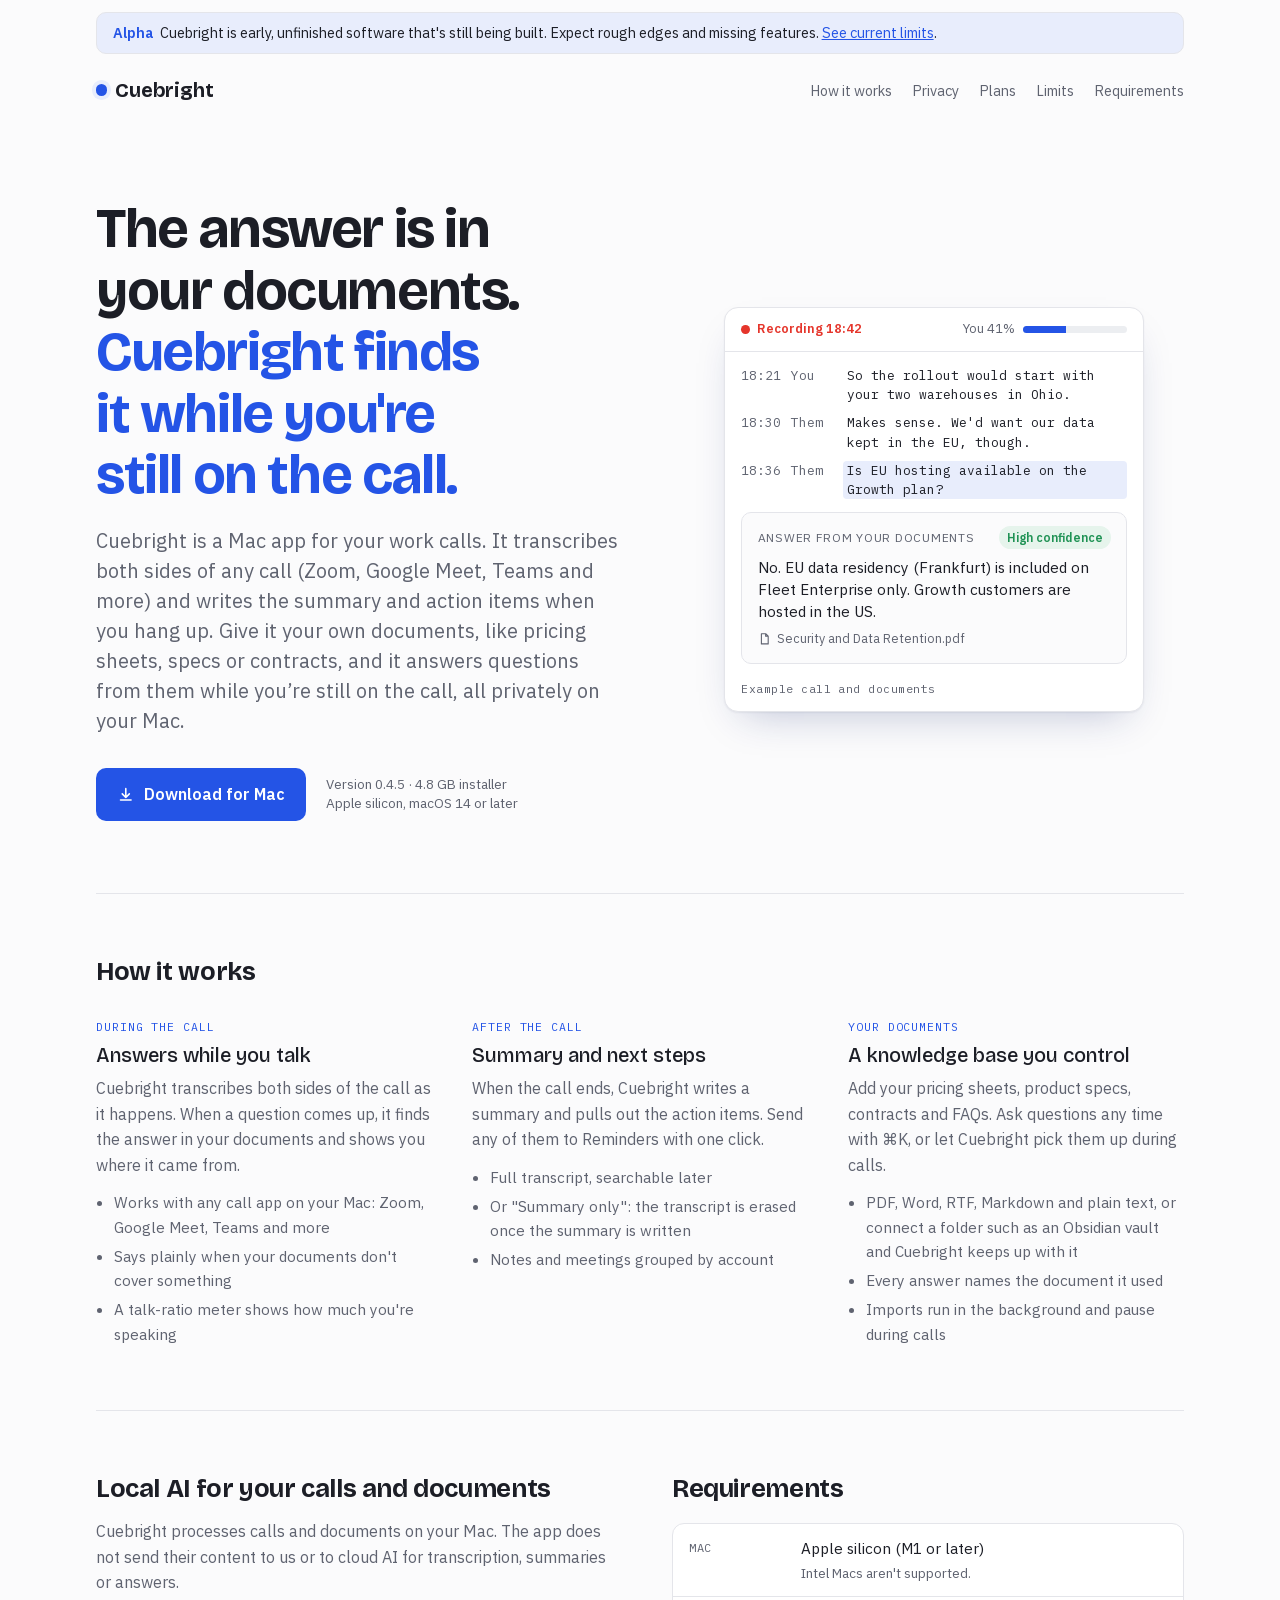
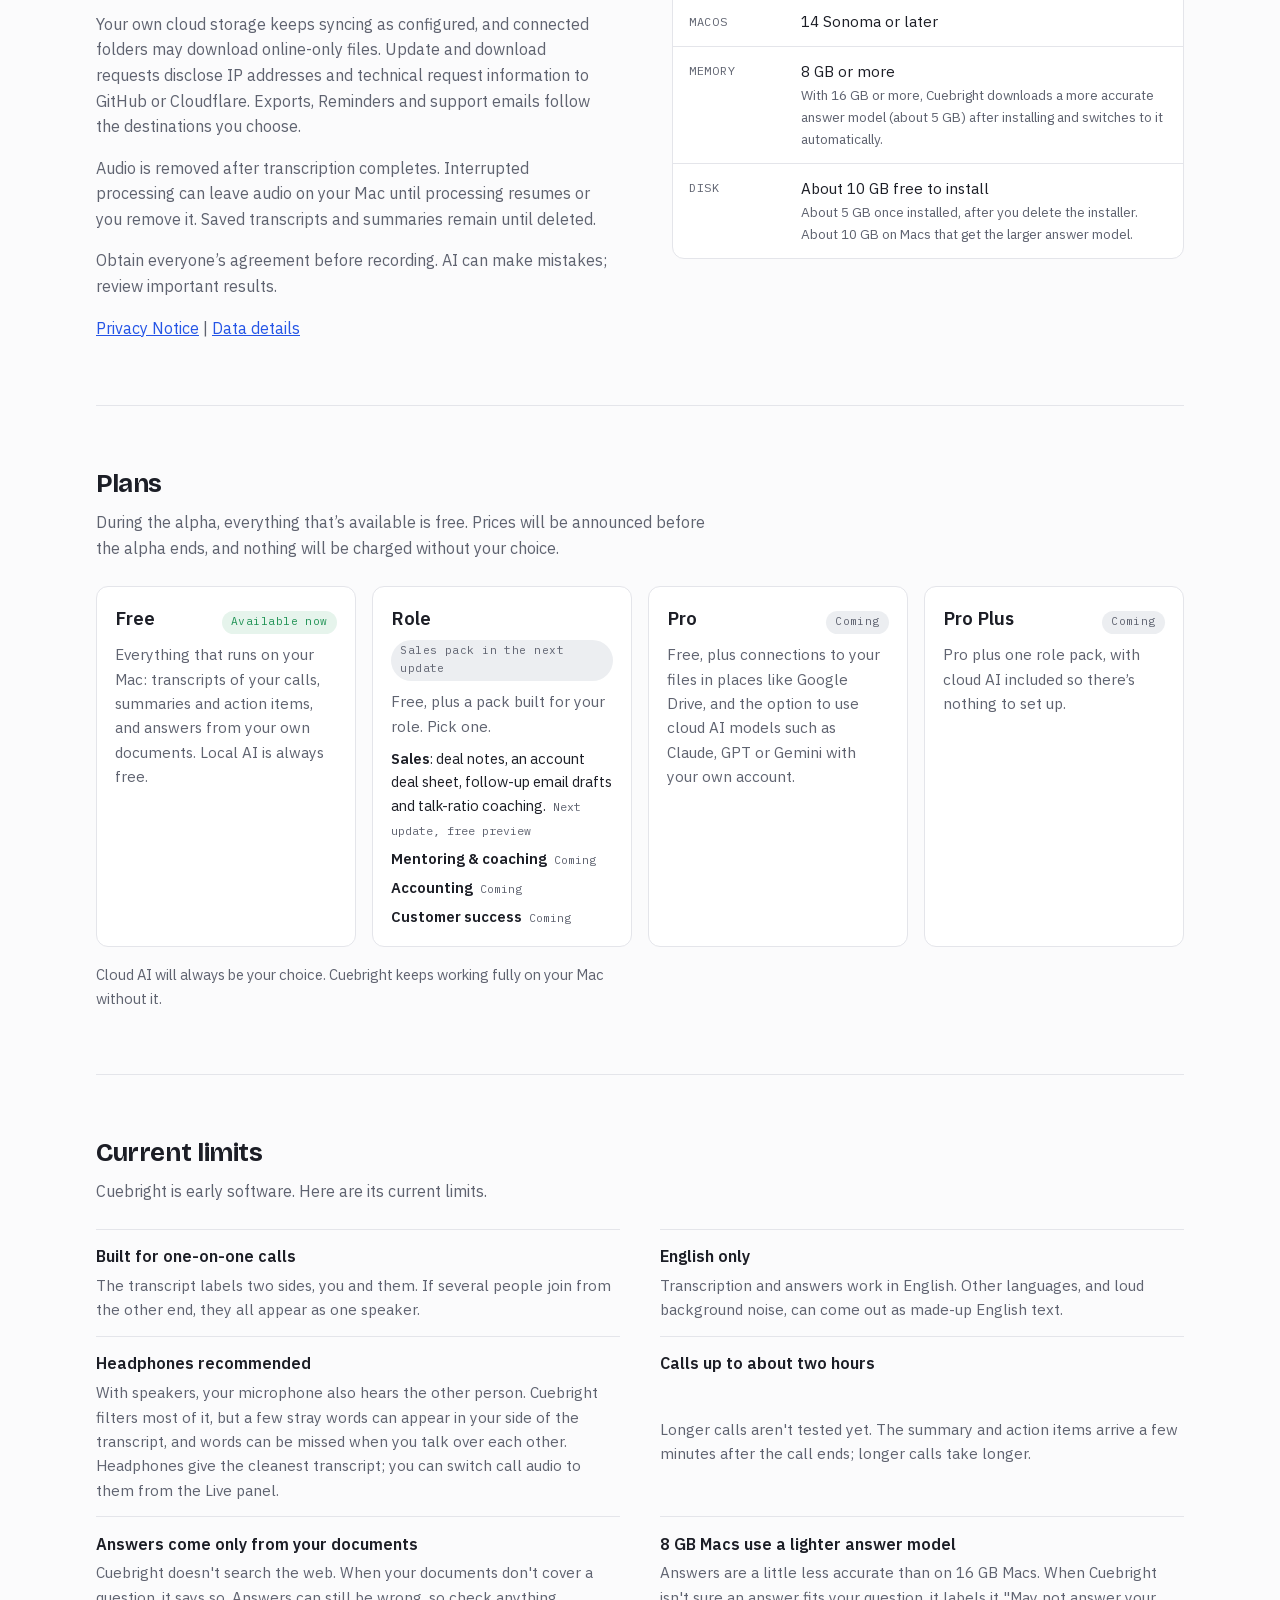
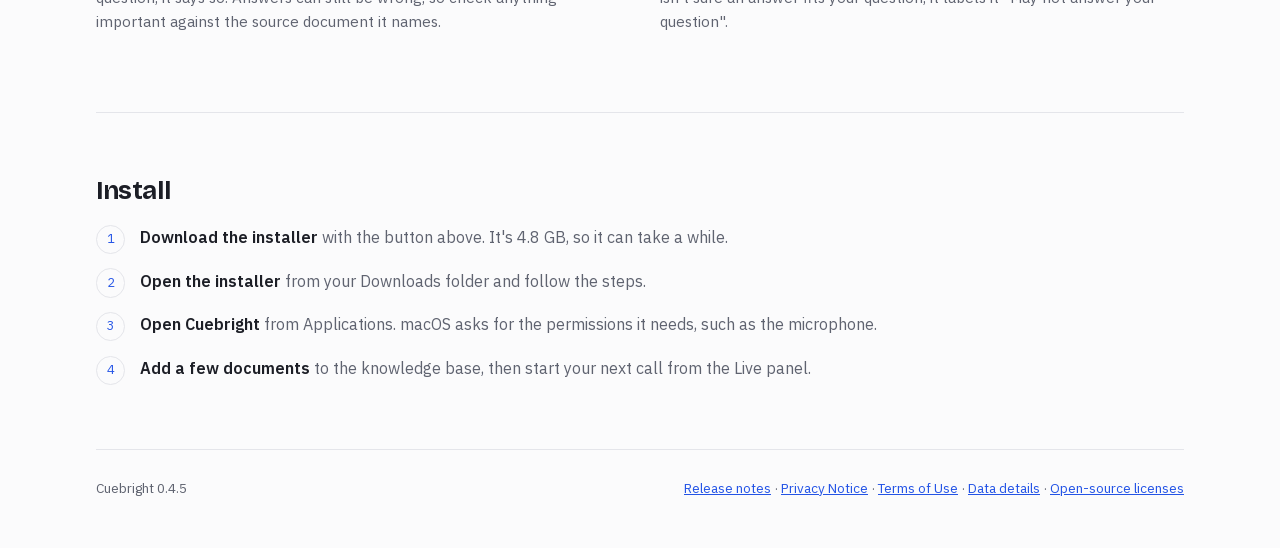
==== commit 6b289e87: "Website: 0.4.5 (download link, Data Details release)" ====
--- a/docs/index.html
+++ b/docs/index.html
@@ -164,11 +164,11 @@
         <h1 id="hero-title">The answer is in your documents. <em>Cuebright finds it while you're still on the call.</em></h1>
         <p class="lede">Cuebright is a Mac app for your work calls. It transcribes both sides of any call (Zoom, Google Meet, Teams and more) and writes the summary and action items when you hang up. Give it your own documents, like pricing sheets, specs or contracts, and it answers questions from them while you’re still on the call, all privately on your Mac.</p>
         <div class="cta">
-          <a class="btn" href="https://cuebright-download.nilsdavidjuhlin.workers.dev/Cuebright-Installer-0.4.4.pkg">
+          <a class="btn" href="https://cuebright-download.nilsdavidjuhlin.workers.dev/Cuebright-Installer-0.4.5.pkg">
             <svg viewBox="0 0 20 20" fill="none" aria-hidden="true"><path d="M10 3v10m0 0 4-4m-4 4-4-4M4 16h12" stroke="currentColor" stroke-width="1.8" stroke-linecap="round" stroke-linejoin="round"/></svg>
             Download for Mac
           </a>
-          <small>Version 0.4.4 · 4.8 GB installer<br>Apple silicon, macOS 14 or later</small>
+          <small>Version 0.4.5 · 4.8 GB installer<br>Apple silicon, macOS 14 or later</small>
         </div>
       </div>
 
@@ -312,7 +312,7 @@
   </main>
 
   <footer>
-    <span>Cuebright 0.4.4</span>
+    <span>Cuebright 0.4.5</span>
     <span class="footer-links"><a href="https://github.com/davidjuhlin/cuebright-releases/releases/latest">Release notes</a> · <a href="privacy.html">Privacy Notice</a> · <a href="terms.html">Terms of Use</a> · <a href="data.html">Data details</a> · <a href="licenses.html">Open-source licenses</a></span>
   </footer>
 </div>
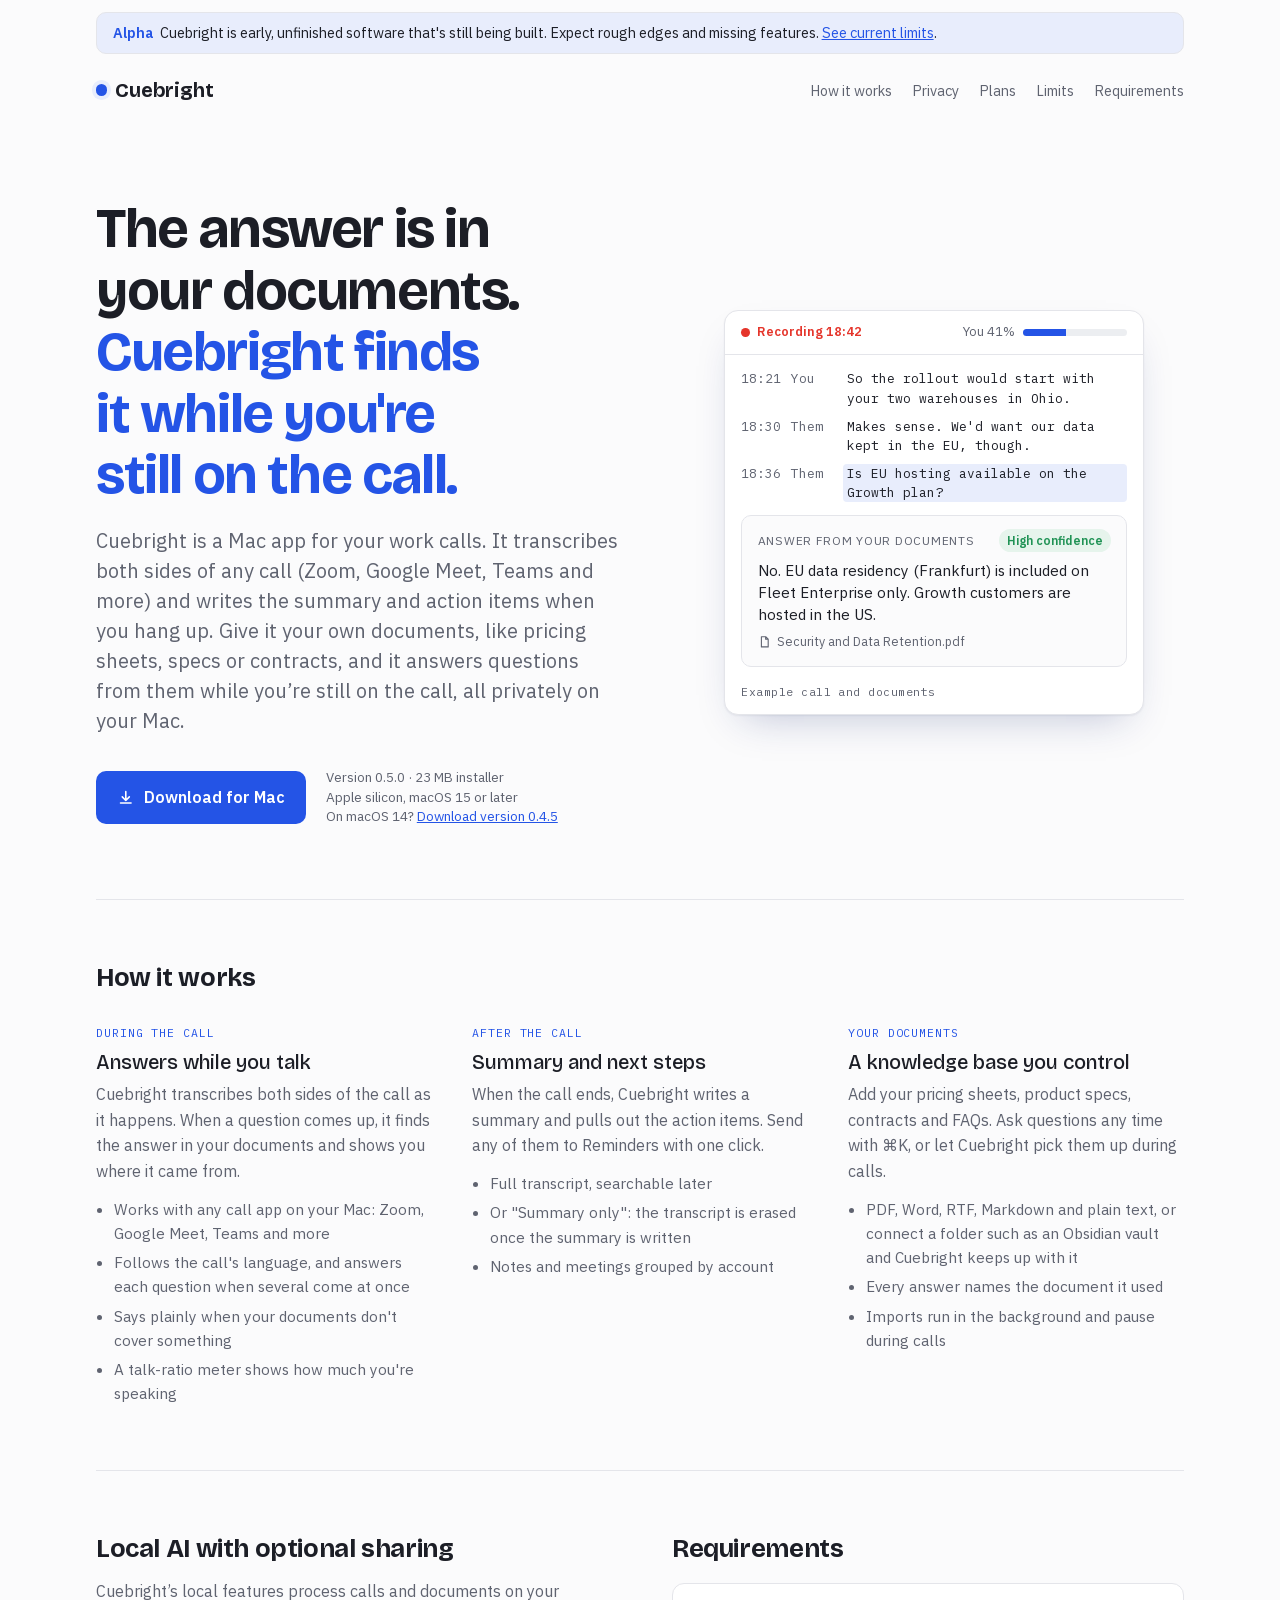
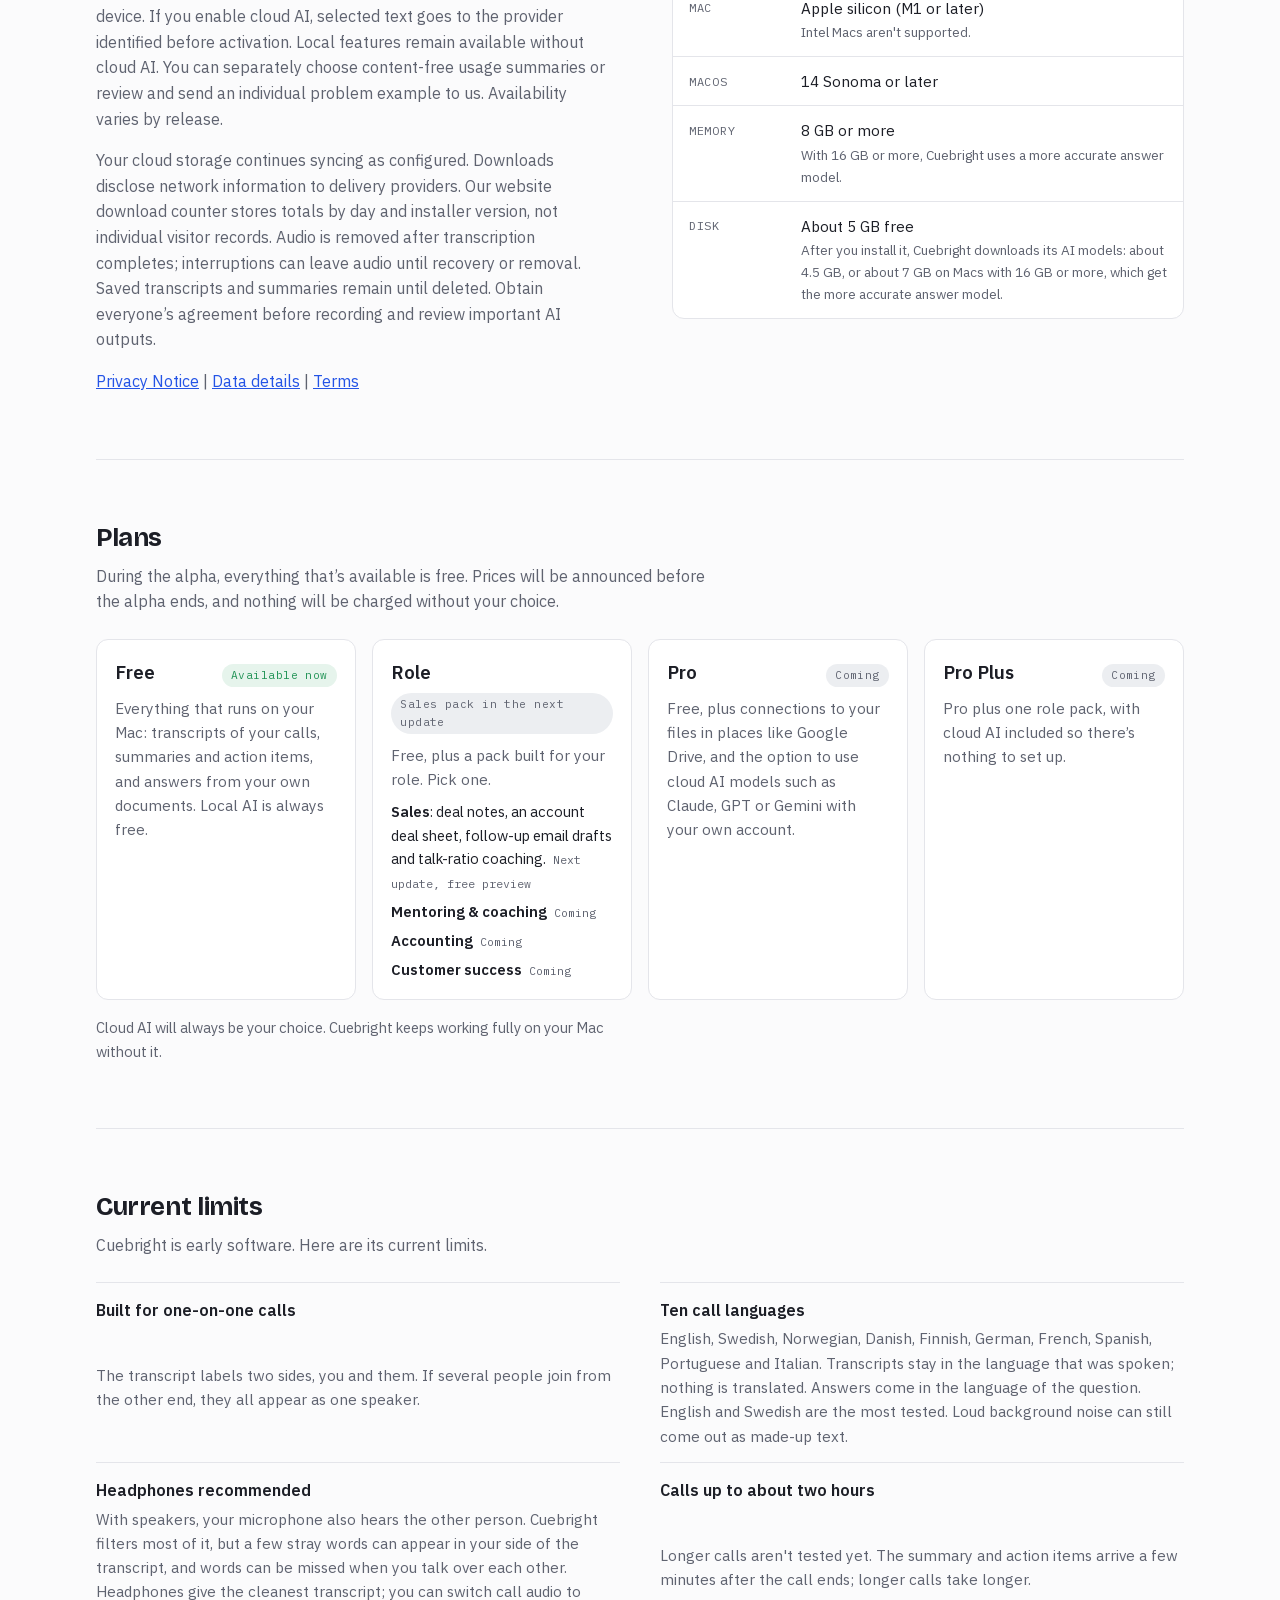
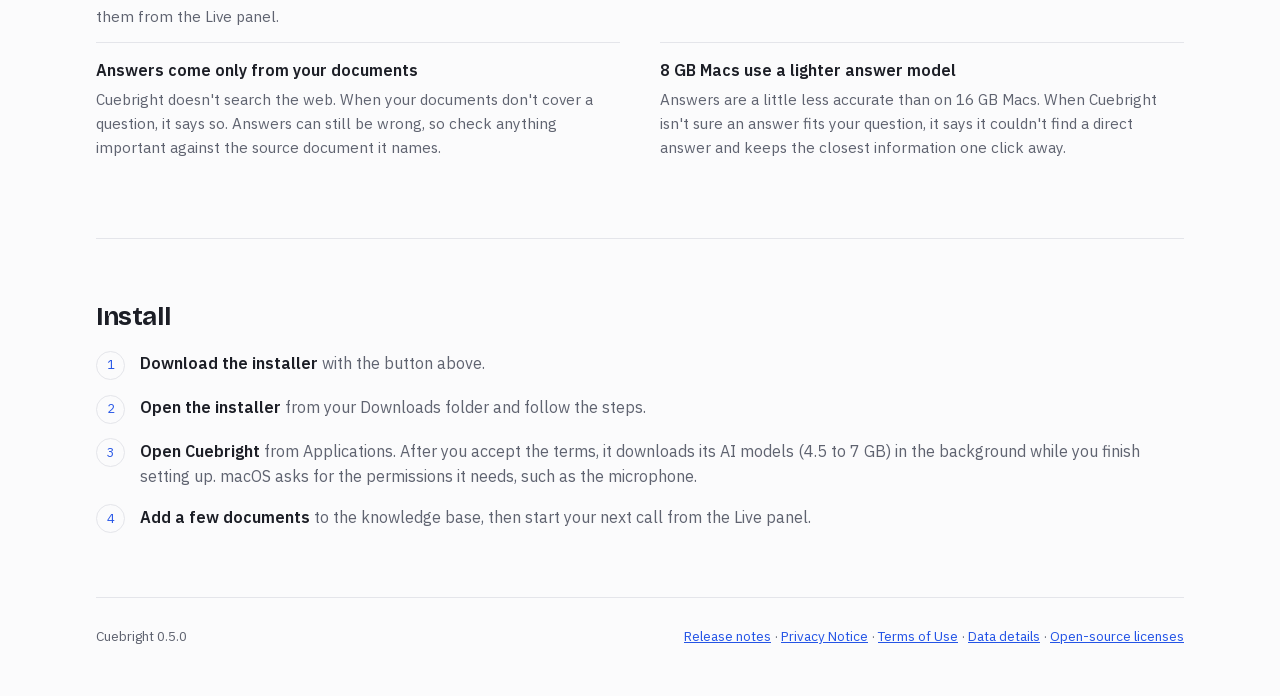
==== commit 35f85f10: "Website and legal pages for Cuebright 0.5.0 (Terms, Privacy Notice and Data Details 1.1, effective O" ====
--- a/docs/index.html
+++ b/docs/index.html
@@ -164,11 +164,11 @@
         <h1 id="hero-title">The answer is in your documents. <em>Cuebright finds it while you're still on the call.</em></h1>
         <p class="lede">Cuebright is a Mac app for your work calls. It transcribes both sides of any call (Zoom, Google Meet, Teams and more) and writes the summary and action items when you hang up. Give it your own documents, like pricing sheets, specs or contracts, and it answers questions from them while you’re still on the call, all privately on your Mac.</p>
         <div class="cta">
-          <a class="btn" href="https://cuebright-download.nilsdavidjuhlin.workers.dev/Cuebright-Installer-0.4.5.pkg">
+          <a class="btn" href="https://cuebright-download.nilsdavidjuhlin.workers.dev/Cuebright-Installer-0.5.0.pkg">
             <svg viewBox="0 0 20 20" fill="none" aria-hidden="true"><path d="M10 3v10m0 0 4-4m-4 4-4-4M4 16h12" stroke="currentColor" stroke-width="1.8" stroke-linecap="round" stroke-linejoin="round"/></svg>
             Download for Mac
           </a>
-          <small>Version 0.4.5 · 4.8 GB installer<br>Apple silicon, macOS 14 or later</small>
+          <small>Version 0.5.0 · 23 MB installer<br>Apple silicon, macOS 15 or later<br>On macOS 14? <a href="https://cuebright-download.nilsdavidjuhlin.workers.dev/Cuebright-Installer-0.4.5.pkg">Download version 0.4.5</a></small>
         </div>
       </div>
 
@@ -203,6 +203,7 @@
           <p>Cuebright transcribes both sides of the call as it happens. When a question comes up, it finds the answer in your documents and shows you where it came from.</p>
           <ul>
             <li>Works with any call app on your Mac: Zoom, Google Meet, Teams and more</li>
+            <li>Follows the call's language, and answers each question when several come at once</li>
             <li>Says plainly when your documents don't cover something</li>
             <li>A talk-ratio meter shows how much you're speaking</li>
           </ul>
@@ -232,13 +233,11 @@
 
     <div class="split">
       <section class="privacy" id="privacy" aria-labelledby="privacy-title">
-        <h2 id="privacy-title">Local AI for your calls and documents</h2>
-        <!-- Counsel's website privacy description (CB-COPY-1.0, 2026-10-09). -->
-        <p>Cuebright processes calls and documents on your Mac. The app does not send their content to us or to cloud AI for transcription, summaries or answers.</p>
-        <p>Your own cloud storage keeps syncing as configured, and connected folders may download online-only files. Update and download requests disclose IP addresses and technical request information to GitHub or Cloudflare. Exports, Reminders and support emails follow the destinations you choose.</p>
-        <p>Audio is removed after transcription completes. Interrupted processing can leave audio on your Mac until processing resumes or you remove it. Saved transcripts and summaries remain until deleted.</p>
-        <p>Obtain everyone’s agreement before recording. AI can make mistakes; review important results.</p>
-        <p><a href="privacy.html">Privacy Notice</a> | <a href="data.html">Data details</a></p>
+        <h2 id="privacy-title">Local AI with optional sharing</h2>
+        <!-- Counsel's website copy 1.1 (2026-10-12). -->
+        <p>Cuebright’s local features process calls and documents on your device. If you enable cloud AI, selected text goes to the provider identified before activation. Local features remain available without cloud AI. You can separately choose content-free usage summaries or review and send an individual problem example to us. Availability varies by release.</p>
+        <p>Your cloud storage continues syncing as configured. Downloads disclose network information to delivery providers. Our website download counter stores totals by day and installer version, not individual visitor records. Audio is removed after transcription completes; interruptions can leave audio until recovery or removal. Saved transcripts and summaries remain until deleted. Obtain everyone’s agreement before recording and review important AI outputs.</p>
+        <p><a href="privacy.html">Privacy Notice</a> | <a href="data.html">Data details</a> | <a href="terms.html">Terms</a></p>
       </section>
 
       <section class="reqs" id="requirements" aria-labelledby="req-title">
@@ -247,8 +246,8 @@
           <dl>
             <dt>Mac</dt><dd>Apple silicon (M1 or later)<span>Intel Macs aren't supported.</span></dd>
             <dt>macOS</dt><dd>14 Sonoma or later</dd>
-            <dt>Memory</dt><dd>8 GB or more<span>With 16 GB or more, Cuebright downloads a more accurate answer model (about 5 GB) after installing and switches to it automatically.</span></dd>
-            <dt>Disk</dt><dd>About 10 GB free to install<span>About 5 GB once installed, after you delete the installer. About 10 GB on Macs that get the larger answer model.</span></dd>
+            <dt>Memory</dt><dd>8 GB or more<span>With 16 GB or more, Cuebright uses a more accurate answer model.</span></dd>
+            <dt>Disk</dt><dd>About 5 GB free<span>After you install it, Cuebright downloads its AI models: about 4.5 GB, or about 7 GB on Macs with 16 GB or more, which get the more accurate answer model.</span></dd>
           </dl>
         </div>
       </section>
@@ -290,11 +289,11 @@
       <p>Cuebright is early software. Here are its current limits.</p>
       <ul class="limit-list">
         <li><strong>Built for one-on-one calls</strong><span>The transcript labels two sides, you and them. If several people join from the other end, they all appear as one speaker.</span></li>
-        <li><strong>English only</strong><span>Transcription and answers work in English. Other languages, and loud background noise, can come out as made-up English text.</span></li>
+        <li><strong>Ten call languages</strong><span>English, Swedish, Norwegian, Danish, Finnish, German, French, Spanish, Portuguese and Italian. Transcripts stay in the language that was spoken; nothing is translated. Answers come in the language of the question. English and Swedish are the most tested. Loud background noise can still come out as made-up text.</span></li>
         <li><strong>Headphones recommended</strong><span>With speakers, your microphone also hears the other person. Cuebright filters most of it, but a few stray words can appear in your side of the transcript, and words can be missed when you talk over each other. Headphones give the cleanest transcript; you can switch call audio to them from the Live panel.</span></li>
         <li><strong>Calls up to about two hours</strong><span>Longer calls aren't tested yet. The summary and action items arrive a few minutes after the call ends; longer calls take longer.</span></li>
         <li><strong>Answers come only from your documents</strong><span>Cuebright doesn't search the web. When your documents don't cover a question, it says so. Answers can still be wrong, so check anything important against the source document it names.</span></li>
-        <li><strong>8 GB Macs use a lighter answer model</strong><span>Answers are a little less accurate than on 16 GB Macs. When Cuebright isn't sure an answer fits your question, it labels it "May not answer your question".</span></li>
+        <li><strong>8 GB Macs use a lighter answer model</strong><span>Answers are a little less accurate than on 16 GB Macs. When Cuebright isn't sure an answer fits your question, it says it couldn't find a direct answer and keeps the closest information one click away.</span></li>
       </ul>
     </section>
 
@@ -302,9 +301,9 @@
       <div>
         <h2 id="install-title">Install</h2>
         <ol>
-          <li><span><strong>Download the installer</strong> with the button above. It's 4.8 GB, so it can take a while.</span></li>
+          <li><span><strong>Download the installer</strong> with the button above.</span></li>
           <li><span><strong>Open the installer</strong> from your Downloads folder and follow the steps.</span></li>
-          <li><span><strong>Open Cuebright</strong> from Applications. macOS asks for the permissions it needs, such as the microphone.</span></li>
+          <li><span><strong>Open Cuebright</strong> from Applications. After you accept the terms, it downloads its AI models (4.5 to 7 GB) in the background while you finish setting up. macOS asks for the permissions it needs, such as the microphone.</span></li>
           <li><span><strong>Add a few documents</strong> to the knowledge base, then start your next call from the Live panel.</span></li>
         </ol>
       </div>
@@ -312,7 +311,7 @@
   </main>
 
   <footer>
-    <span>Cuebright 0.4.5</span>
+    <span>Cuebright 0.5.0</span>
     <span class="footer-links"><a href="https://github.com/davidjuhlin/cuebright-releases/releases/latest">Release notes</a> · <a href="privacy.html">Privacy Notice</a> · <a href="terms.html">Terms of Use</a> · <a href="data.html">Data details</a> · <a href="licenses.html">Open-source licenses</a></span>
   </footer>
 </div>
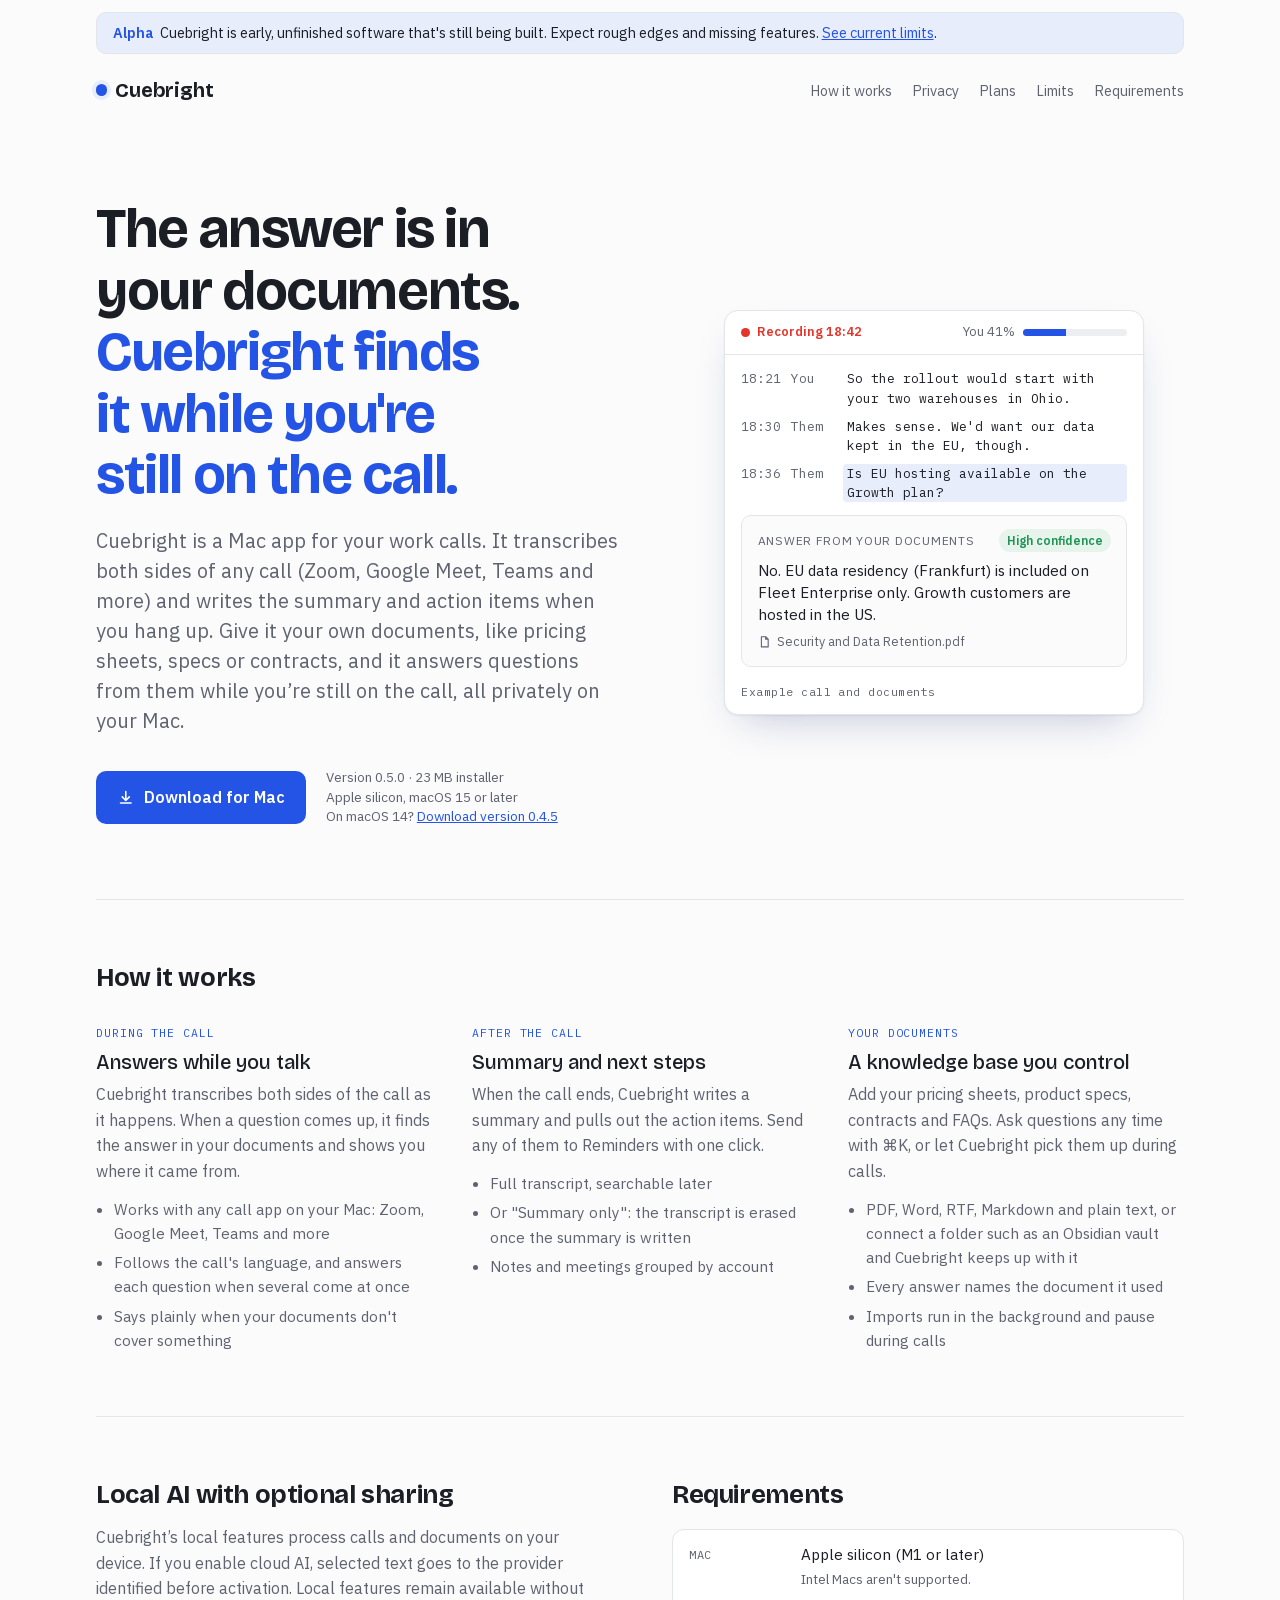
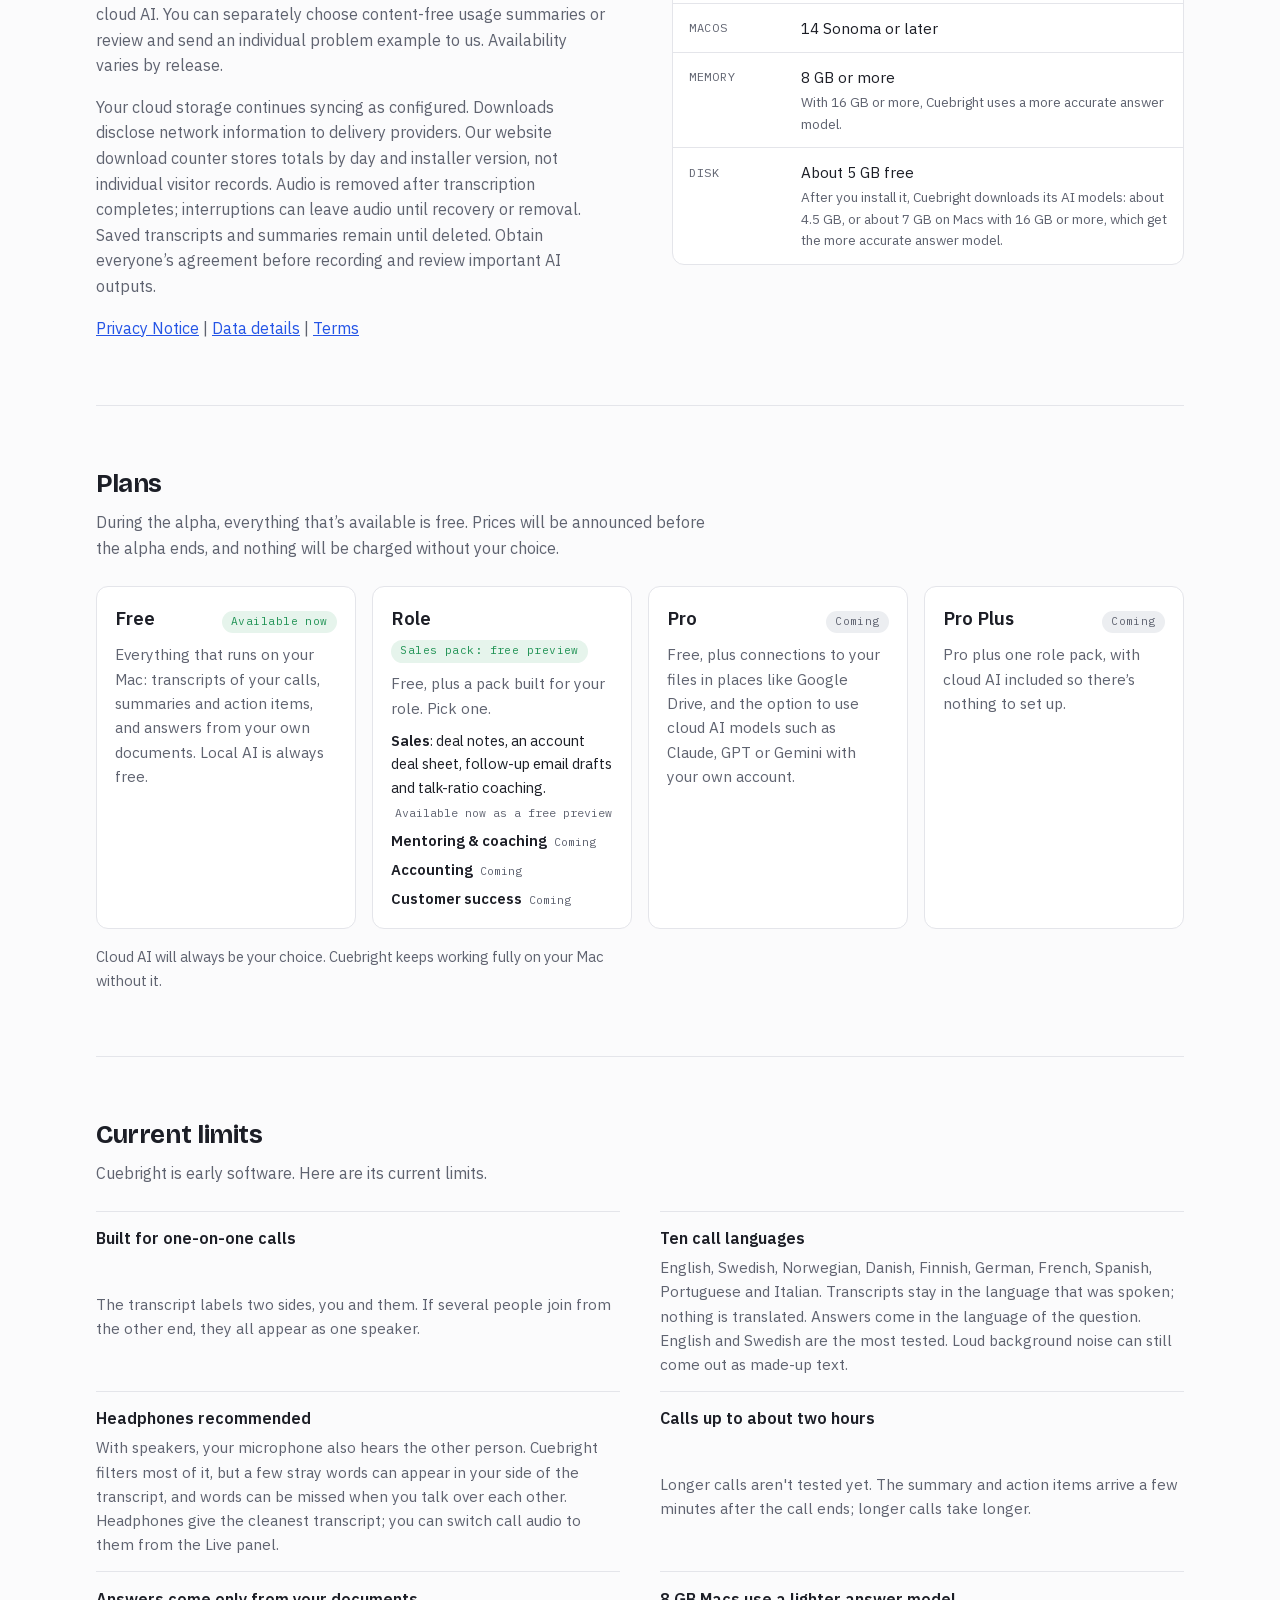
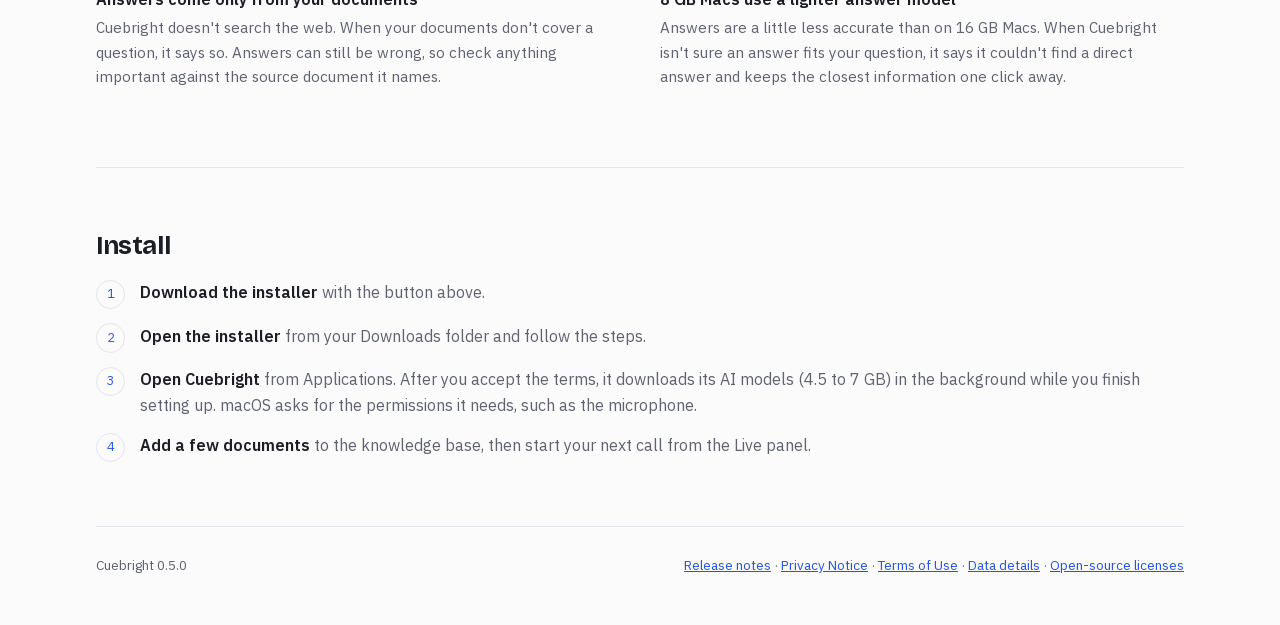
==== commit 1ffc1cbc: "Website: Sales pack is available now (free preview); talk-ratio meter listed with the Sales pack Co-" ====
--- a/docs/index.html
+++ b/docs/index.html
@@ -205,7 +205,6 @@
             <li>Works with any call app on your Mac: Zoom, Google Meet, Teams and more</li>
             <li>Follows the call's language, and answers each question when several come at once</li>
             <li>Says plainly when your documents don't cover something</li>
-            <li>A talk-ratio meter shows how much you're speaking</li>
           </ul>
         </div>
         <div>
@@ -263,10 +262,10 @@
           <p>Everything that runs on your Mac: transcripts of your calls, summaries and action items, and answers from your own documents. Local AI is always free.</p>
         </li>
         <li class="plan">
-          <div class="plan-head"><strong>Role</strong><span class="tag">Sales pack in the next update</span></div>
+          <div class="plan-head"><strong>Role</strong><span class="tag now">Sales pack: free preview</span></div>
           <p>Free, plus a pack built for your role. Pick one.</p>
           <ul class="roles">
-            <li><b>Sales</b>: deal notes, an account deal sheet, follow-up email drafts and talk-ratio coaching. <em>Next update, free preview</em></li>
+            <li><b>Sales</b>: deal notes, an account deal sheet, follow-up email drafts and talk-ratio coaching. <em>Available now as a free preview</em></li>
             <li><b>Mentoring &amp; coaching</b> <em>Coming</em></li>
             <li><b>Accounting</b> <em>Coming</em></li>
             <li><b>Customer success</b> <em>Coming</em></li>
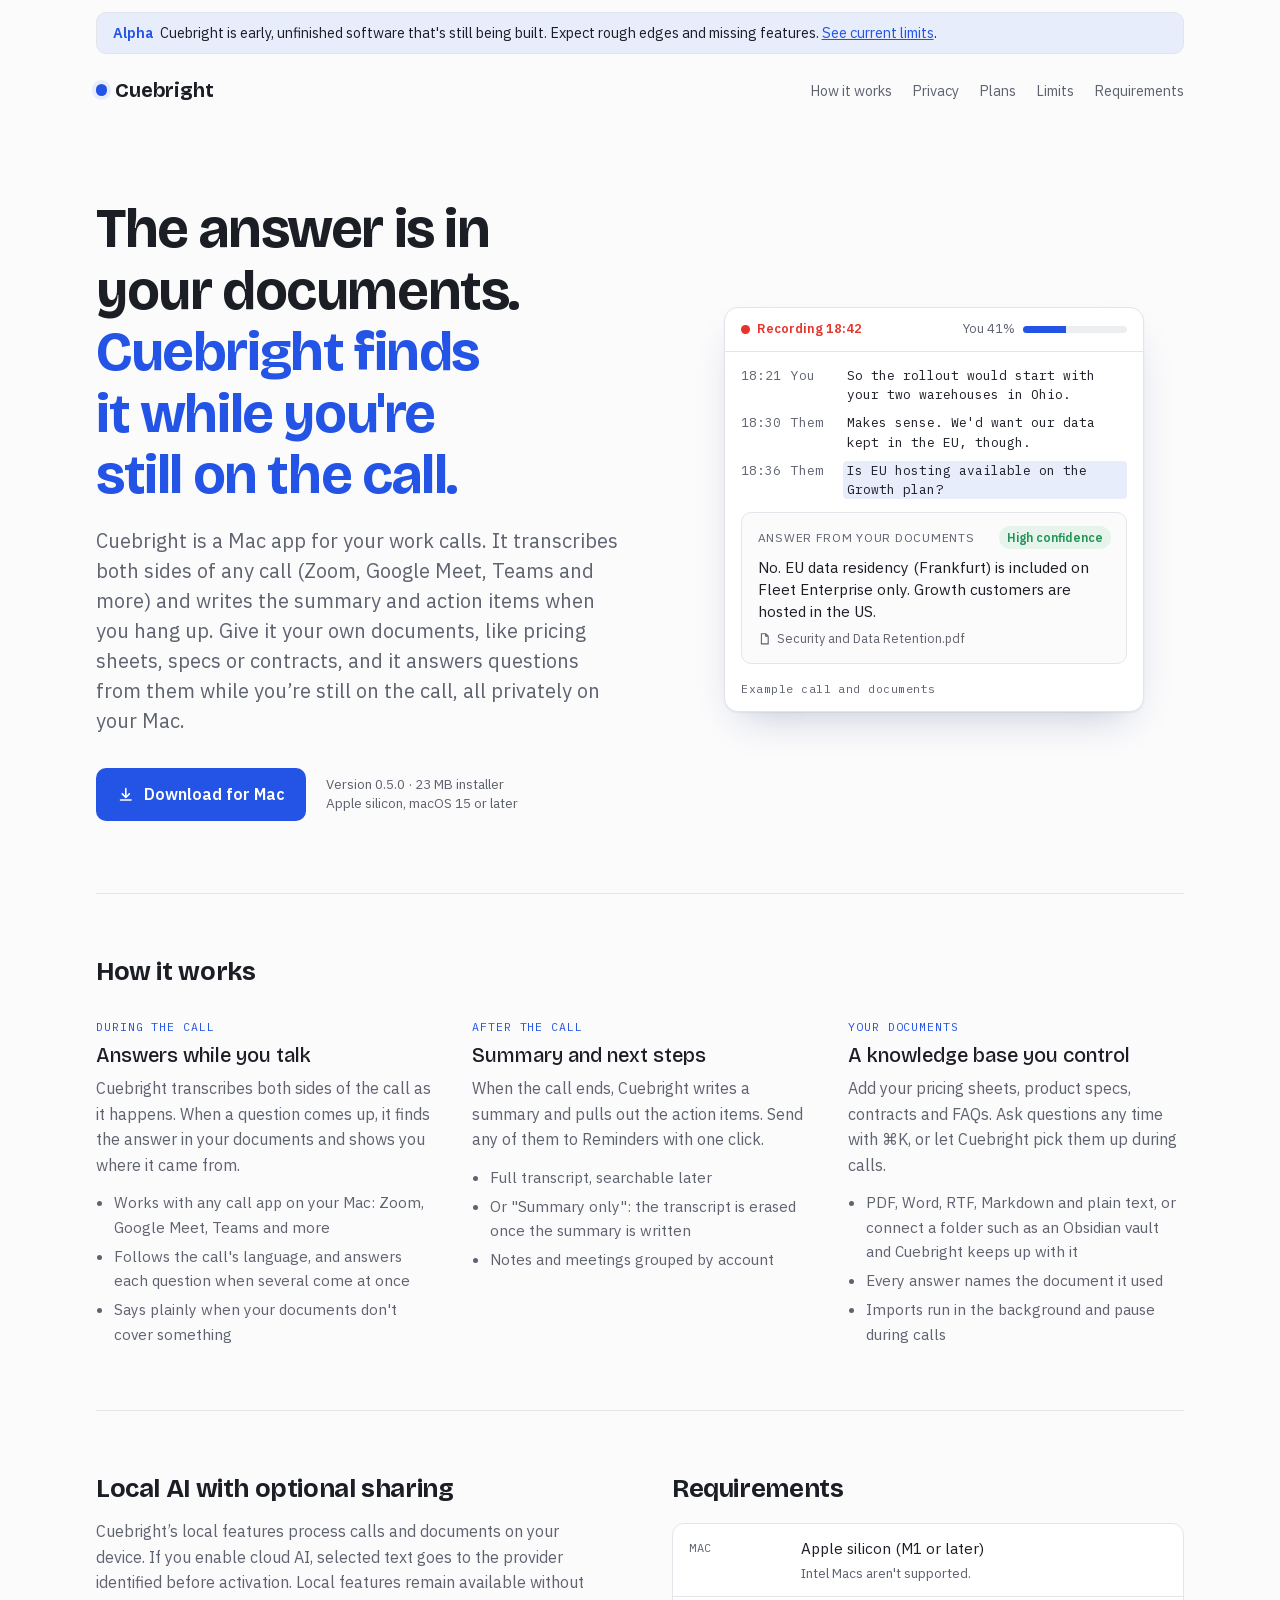
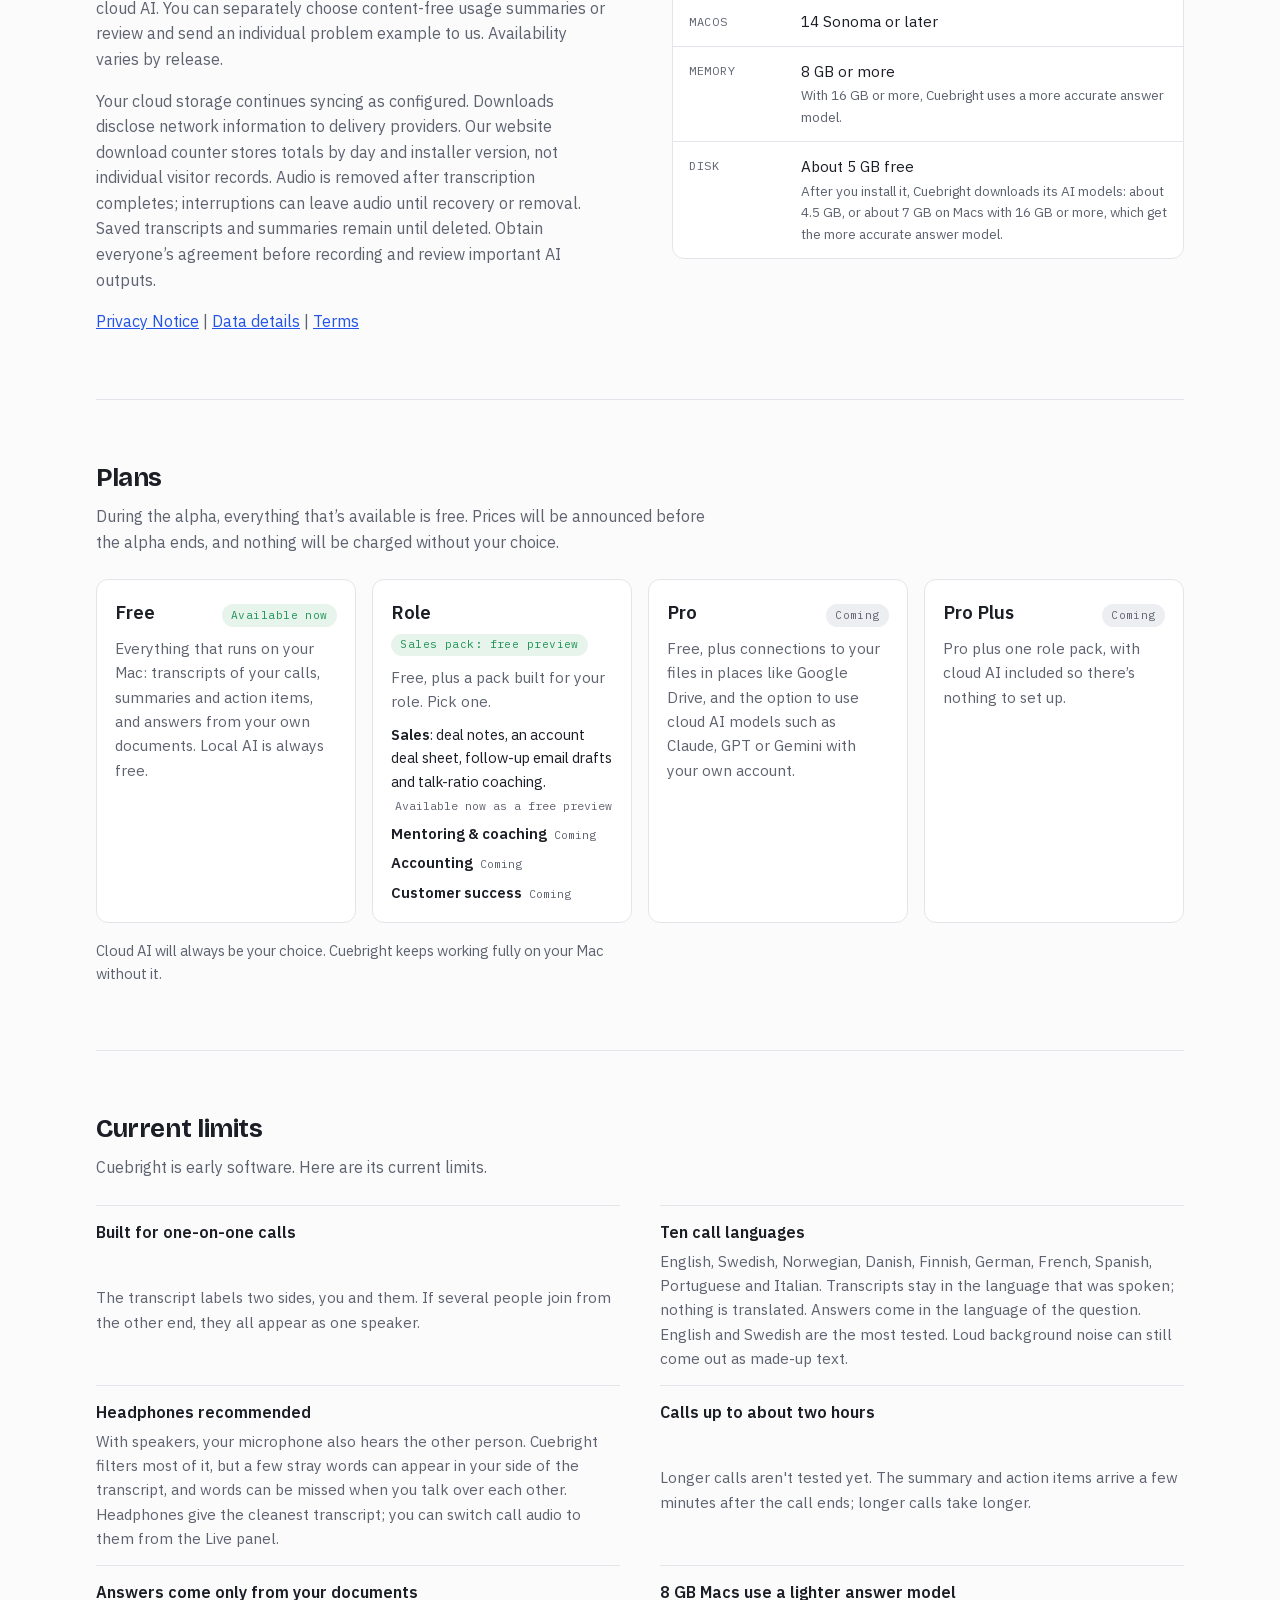
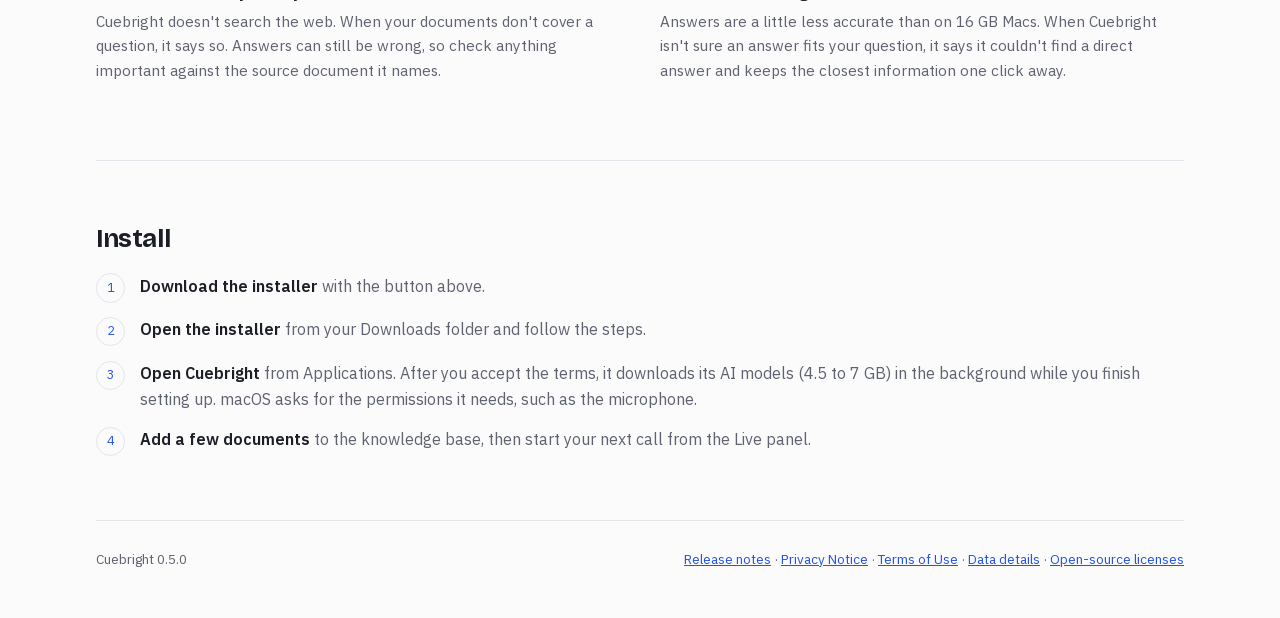
==== commit e2f4a1e5: "Website: drop the macOS 14 (0.4.5) download; macOS 15 or later only Co-Authored-By: Claude Opus 5.5 " ====
--- a/docs/index.html
+++ b/docs/index.html
@@ -168,7 +168,7 @@
             <svg viewBox="0 0 20 20" fill="none" aria-hidden="true"><path d="M10 3v10m0 0 4-4m-4 4-4-4M4 16h12" stroke="currentColor" stroke-width="1.8" stroke-linecap="round" stroke-linejoin="round"/></svg>
             Download for Mac
           </a>
-          <small>Version 0.5.0 · 23 MB installer<br>Apple silicon, macOS 15 or later<br>On macOS 14? <a href="https://cuebright-download.nilsdavidjuhlin.workers.dev/Cuebright-Installer-0.4.5.pkg">Download version 0.4.5</a></small>
+          <small>Version 0.5.0 · 23 MB installer<br>Apple silicon, macOS 15 or later</small>
         </div>
       </div>
 
